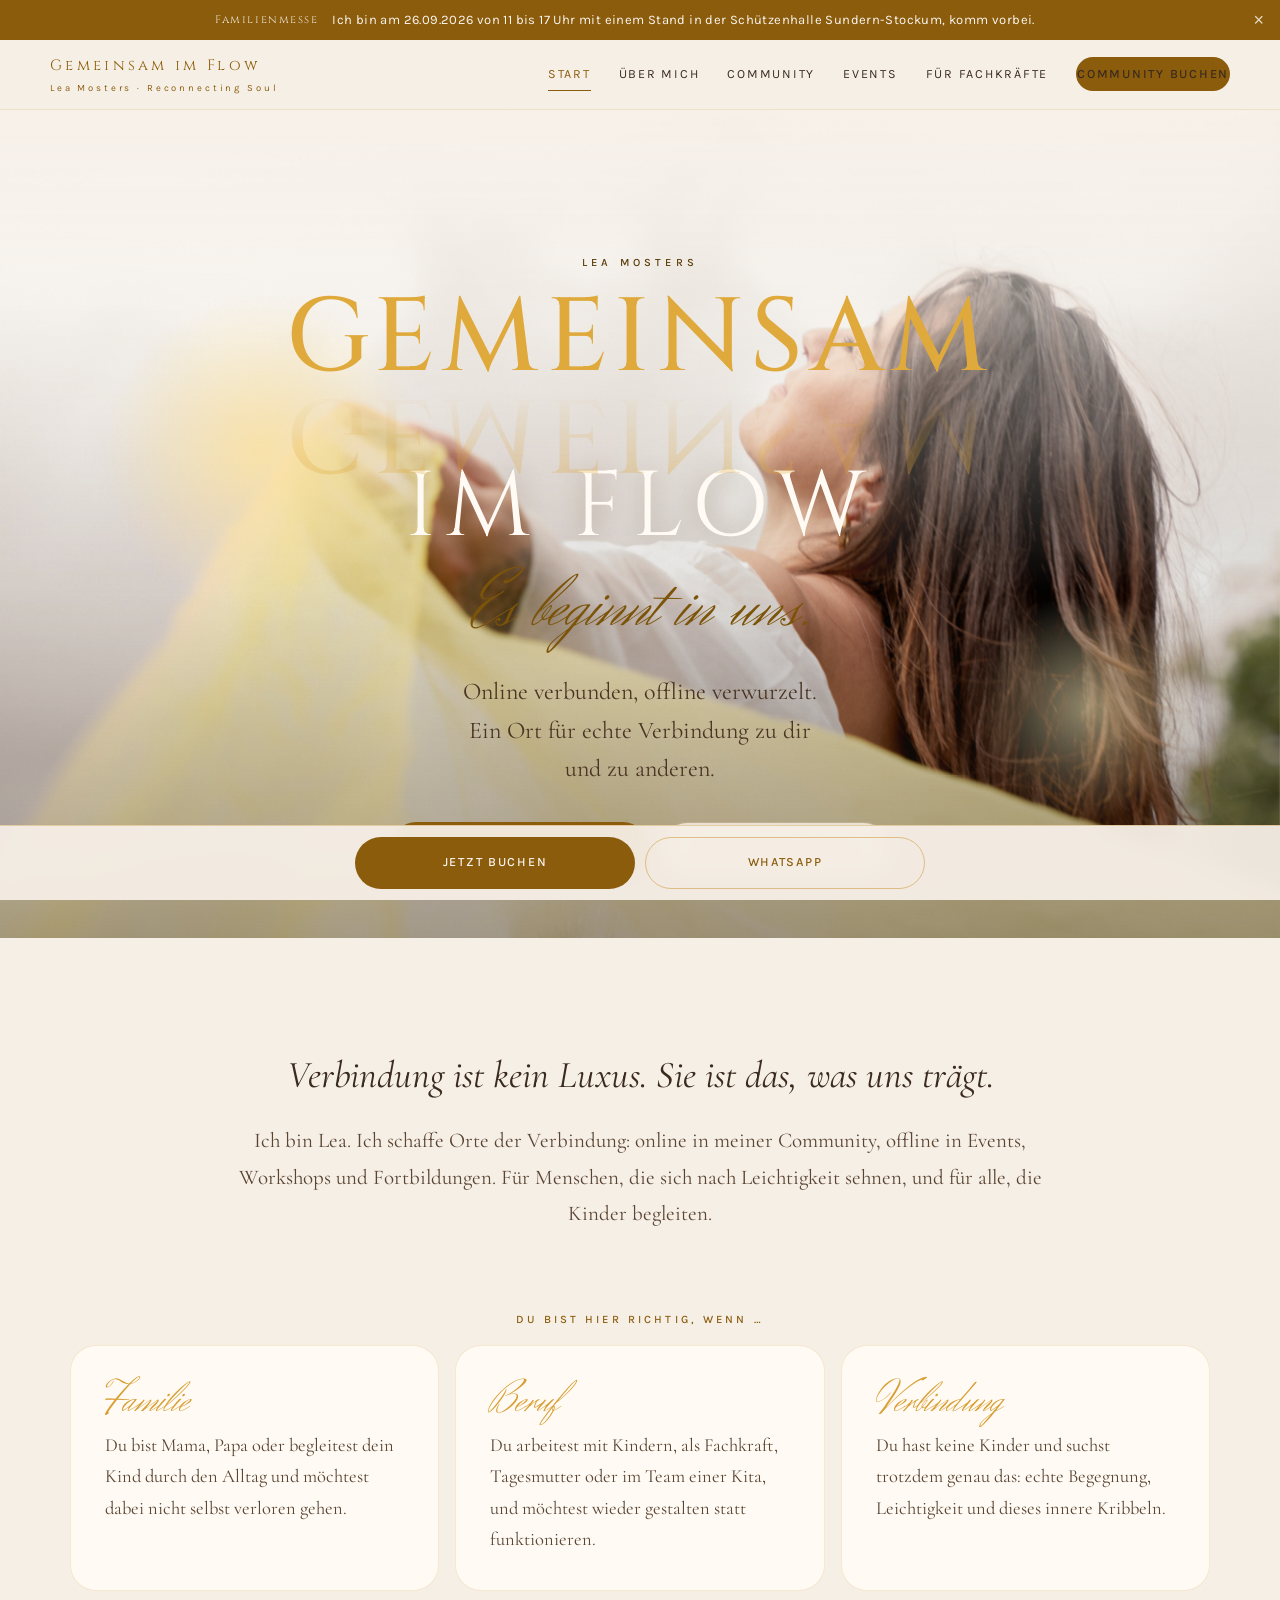
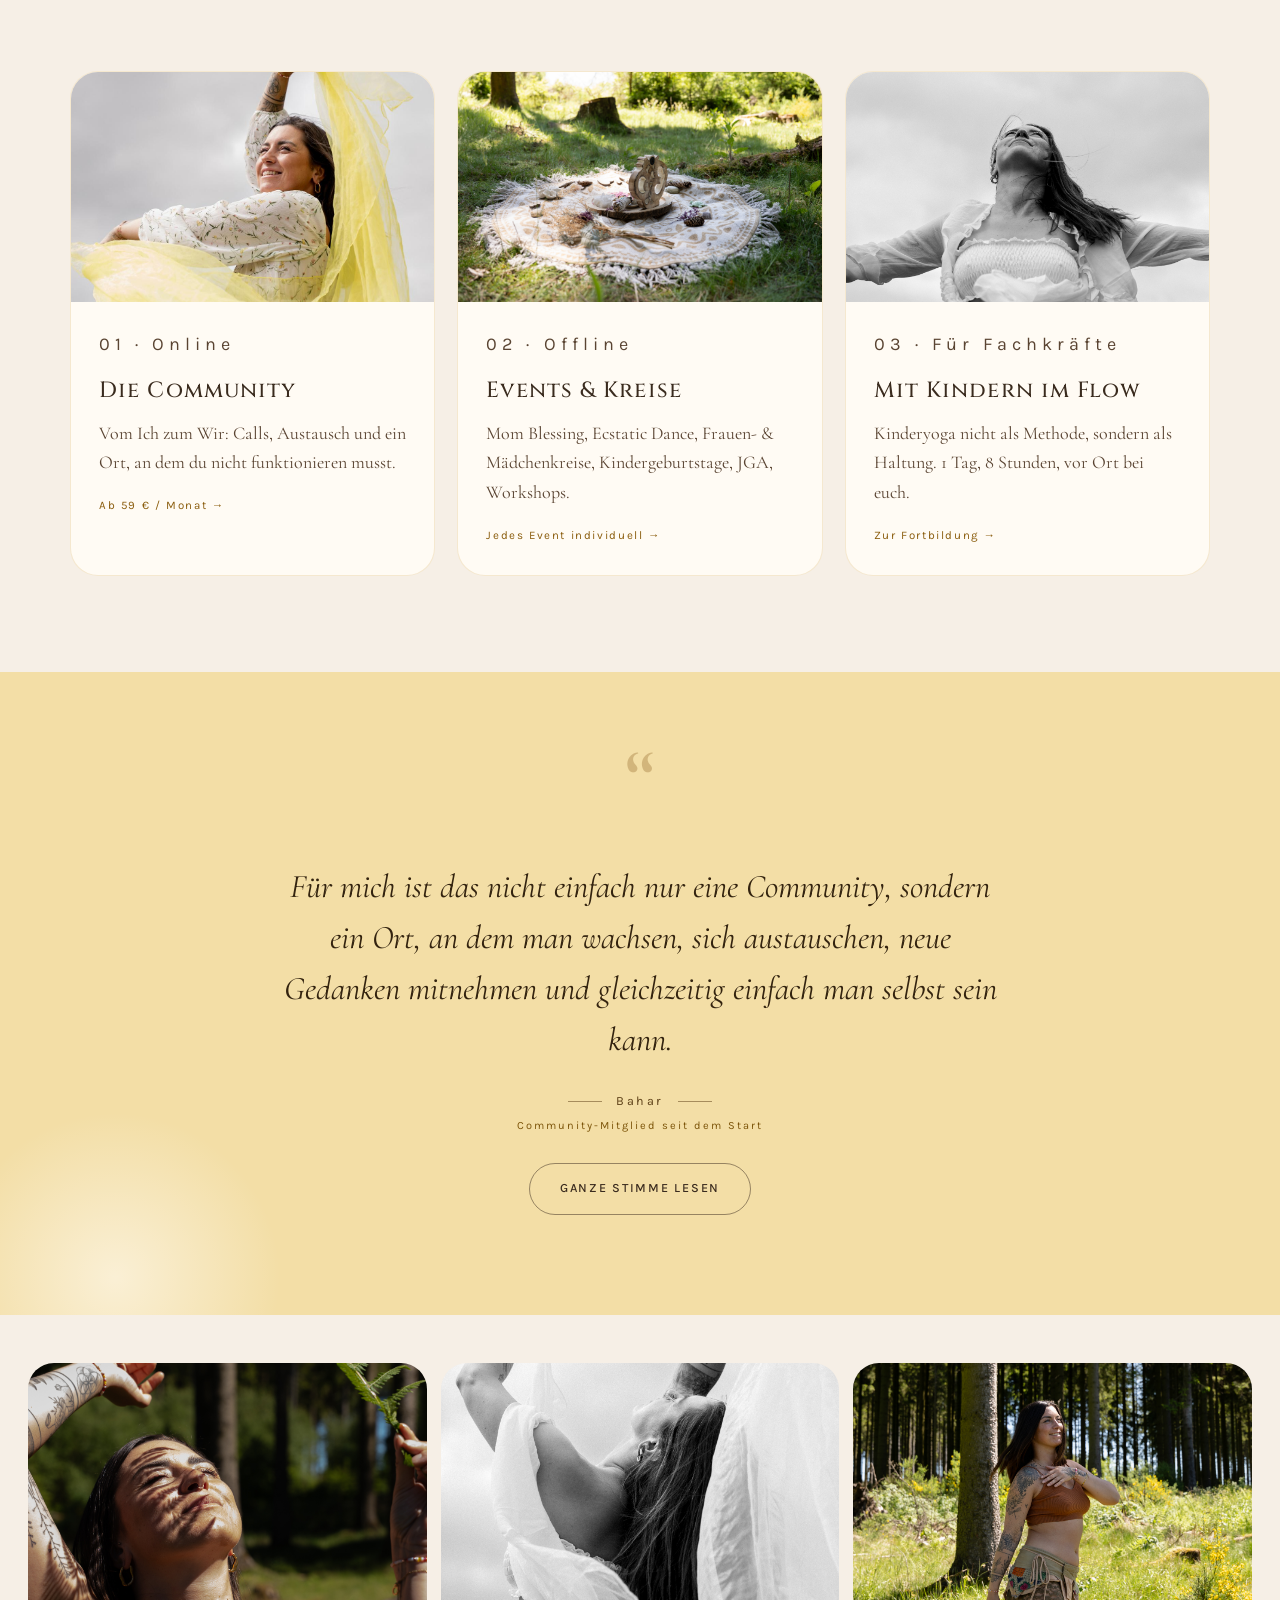
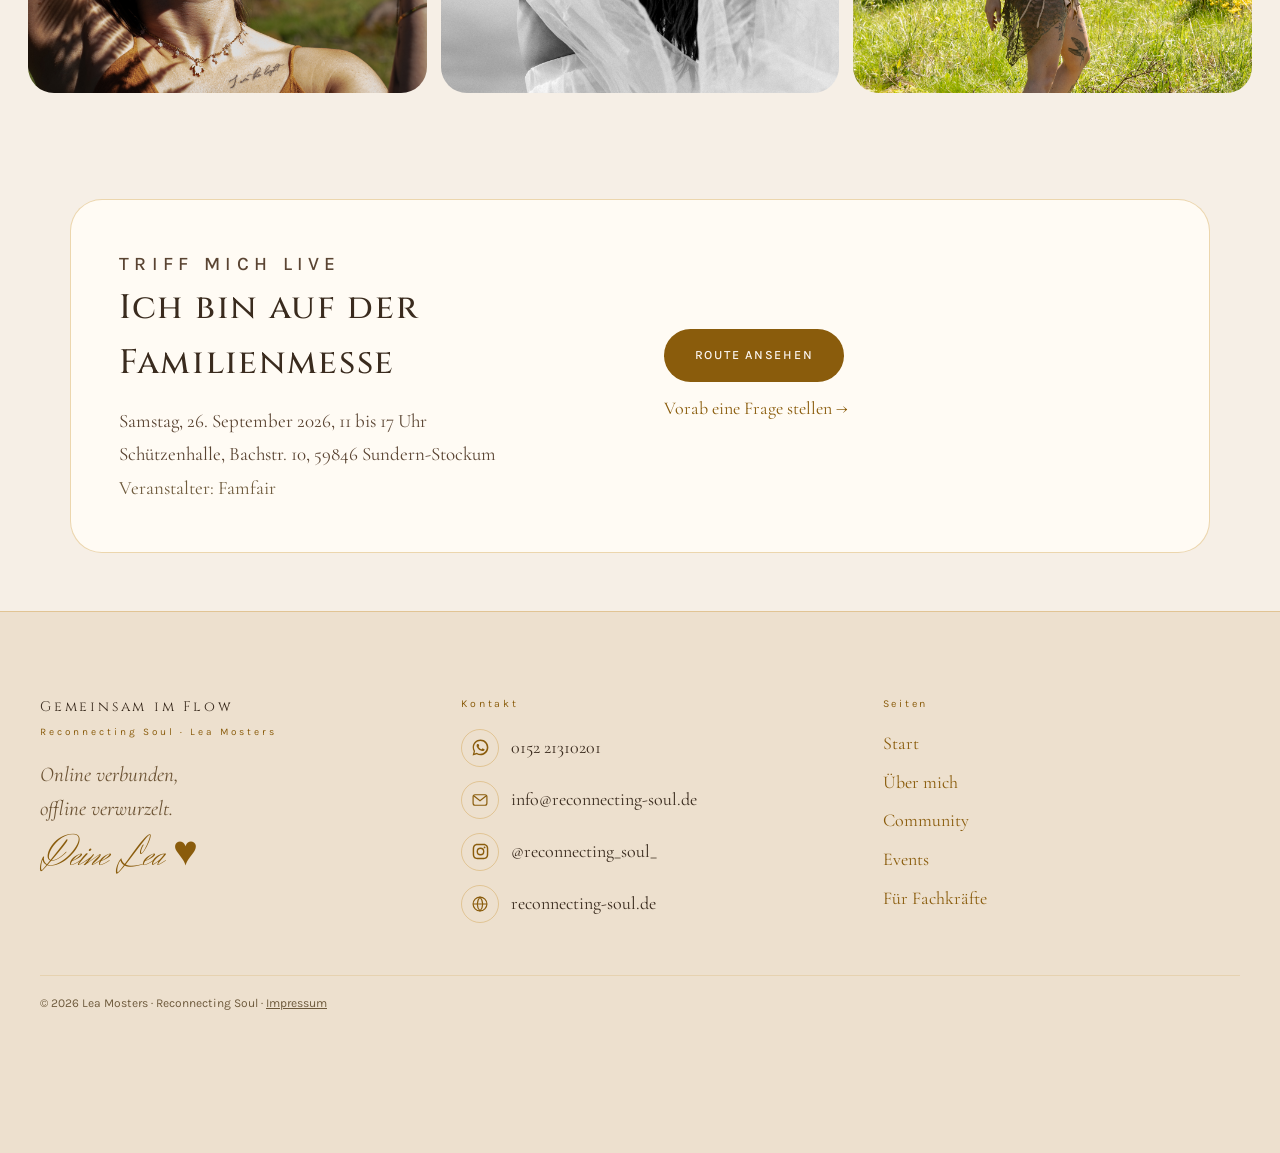
==== index.html @ c95f56fd "Gemeinsam im Flow: Website für Lea Mosters" ====
<!DOCTYPE html>
<html lang="de">
<head>
<meta charset="UTF-8">
<meta name="viewport" content="width=device-width, initial-scale=1.0">
<title>Gemeinsam im Flow · Lea Mosters</title>
<meta name="description" content="Reconnecting Soul: Community, Events und Fortbildungen von Lea Mosters für Menschen, die Kinder begleiten.">
<link rel="preconnect" href="https://fonts.googleapis.com">
<link rel="preconnect" href="https://fonts.gstatic.com" crossorigin>
<link href="https://fonts.googleapis.com/css2?family=Cinzel:wght@400;500;600&family=Cormorant+Garamond:ital,wght@0,400;0,500;0,600;1,400;1,500&family=Herr+Von+Muellerhoff&family=Karla:wght@300;400;500;600&display=swap" rel="stylesheet">
<link rel="stylesheet" href="css/style.css">
</head>
<body>

<div class="messe-banner" id="messeBanner">
  <span class="tag">Familienmesse</span>
  <p>Ich bin am 26.09.2026 von 11 bis 17 Uhr mit einem Stand in der Schützenhalle Sundern-Stockum, komm vorbei.</p>
  <button class="messe-close" id="messeClose" aria-label="Hinweis schließen">&times;</button>
</div>

<header class="site-header">
  <div class="header-inner">
    <a href="index.html" class="wordmark">
      <span class="wordmark-main">Gemeinsam im Flow</span>
      <span class="wordmark-sub">Lea Mosters · Reconnecting Soul</span>
    </a>
    <nav class="main-nav" data-only="desktop">
      <a href="index.html" class="active">Start</a>
      <a href="ueber-mich.html">Über mich</a>
      <a href="community.html">Community</a>
      <a href="events.html">Events</a>
      <a href="fachkraefte.html">Für Fachkräfte</a>
      <a href="https://buy.stripe.com/9B6aEZ9VU6rI0Kg9fe9EI0a" target="_blank" rel="noopener" class="btn btn-primary btn-small">Community buchen</a>
    </nav>
    <button class="nav-toggle" data-only="mobile" id="navToggle" aria-label="Menü">
      <span class="bars"><span></span><span></span><span></span></span> Menü
    </button>
  </div>
</header>

<div class="mobile-menu" id="mobileMenu">
  <div class="mobile-menu-top">
    <span>Gemeinsam im Flow</span>
    <button class="mobile-menu-close" id="mobileMenuClose" aria-label="Schließen">&times;</button>
  </div>
  <div class="mobile-menu-links">
    <a href="index.html">Start</a>
    <a href="ueber-mich.html">Über mich</a>
    <a href="community.html">Community</a>
    <a href="events.html">Events</a>
    <a href="fachkraefte.html">Für Fachkräfte</a>
  </div>
  <div class="mobile-menu-actions">
    <a href="https://buy.stripe.com/9B6aEZ9VU6rI0Kg9fe9EI0a" target="_blank" rel="noopener" class="btn btn-primary">Community jetzt buchen</a>
    <a href="https://wa.me/4915221310201" target="_blank" rel="noopener" class="btn btn-outline">Per WhatsApp fragen</a>
    <p class="mobile-menu-tagline">Es beginnt in uns.</p>
  </div>
</div>

<main>

  <section class="hero">
    <div class="hero-media" data-parallax="0.22">
      <img src="img/hero-tuch.jpg" alt="Lea tanzt mit einem gelben Tuch vor goldenem Himmel">
    </div>
    <div class="hero-scrim"></div>
    <div class="blob blob-glow" style="left:8%;top:22%;width:clamp(160px,26vw,320px);height:clamp(160px,26vw,320px);background:radial-gradient(circle,rgba(255,226,152,.75),rgba(255,226,152,0) 70%)"></div>
    <div class="blob blob-veil" style="right:6%;bottom:14%;width:clamp(120px,18vw,230px);height:clamp(120px,18vw,230px);background:radial-gradient(circle,rgba(255,240,190,.55),rgba(255,240,190,0) 70%)"></div>

    <div class="hero-content">
      <p class="eyebrow">Lea Mosters</p>
      <div class="reflect-wrap">
        <h1 class="reflect-main" data-text="GEMEINSAM" style="font-size:clamp(38px,9vw,104px)">GEMEINSAM</h1>
        <h2 class="reflect-sub" style="font-size:clamp(34px,8vw,92px)">IM FLOW</h2>
      </div>
      <p class="hero-tagline">Es beginnt in uns.</p>
      <p class="hero-lead">Online verbunden, offline verwurzelt. Ein Ort für echte Verbindung zu dir und zu anderen.</p>
      <div class="hero-actions">
        <a href="https://buy.stripe.com/9B6aEZ9VU6rI0Kg9fe9EI0a" target="_blank" rel="noopener" class="btn btn-primary">Community jetzt buchen</a>
        <a href="https://wa.me/4915221310201" target="_blank" rel="noopener" class="btn btn-ghost">Per WhatsApp fragen</a>
      </div>
    </div>
  </section>

  <section class="prose-section" data-reveal>
    <p class="prose-lead">Verbindung ist kein Luxus. Sie ist das, was uns trägt.</p>
    <p class="prose-body">Ich bin Lea. Ich schaffe Orte der Verbindung: online in meiner Community, offline in Events, Workshops und Fortbildungen. Für Menschen, die sich nach Leichtigkeit sehnen, und für alle, die Kinder begleiten.</p>
  </section>

  <section class="fit-section" data-reveal>
    <p class="eyebrow center">Du bist hier richtig, wenn …</p>
    <div class="fit-grid">
      <div class="fit-card">
        <span class="script">Familie</span>
        <p class="body">Du bist Mama, Papa oder begleitest dein Kind durch den Alltag und möchtest dabei nicht selbst verloren gehen.</p>
      </div>
      <div class="fit-card">
        <span class="script">Beruf</span>
        <p class="body">Du arbeitest mit Kindern, als Fachkraft, Tagesmutter oder im Team einer Kita, und möchtest wieder gestalten statt funktionieren.</p>
      </div>
      <div class="fit-card">
        <span class="script">Verbindung</span>
        <p class="body">Du hast keine Kinder und suchst trotzdem genau das: echte Begegnung, Leichtigkeit und dieses innere Kribbeln.</p>
      </div>
    </div>
  </section>

  <section class="tile-section">
    <a href="community.html" class="tile" data-reveal>
      <div class="tile-img"><img src="img/tuch-1.jpg" alt="Lea mit gelbem Tuch"></div>
      <div class="tile-body">
        <p class="tile-tag">01 · Online</p>
        <h3>Die Community</h3>
        <p>Vom Ich zum Wir: Calls, Austausch und ein Ort, an dem du nicht funktionieren musst.</p>
        <span class="tile-link">Ab 59 € / Monat →</span>
      </div>
    </a>
    <a href="events.html" class="tile" data-reveal>
      <div class="tile-img"><img src="img/ir-186.jpg" alt="Ritualplatz im Wald"></div>
      <div class="tile-body">
        <p class="tile-tag">02 · Offline</p>
        <h3>Events &amp; Kreise</h3>
        <p>Mom Blessing, Ecstatic Dance, Frauen- &amp; Mädchenkreise, Kindergeburtstage, JGA, Workshops.</p>
        <span class="tile-link">Jedes Event individuell →</span>
      </div>
    </a>
    <a href="fachkraefte.html" class="tile" data-reveal>
      <div class="tile-img"><img src="img/movement-bw-2.jpg" alt="Bewegung im Flow"></div>
      <div class="tile-body">
        <p class="tile-tag">03 · Für Fachkräfte</p>
        <h3>Mit Kindern im Flow</h3>
        <p>Kinderyoga nicht als Methode, sondern als Haltung. 1 Tag, 8 Stunden, vor Ort bei euch.</p>
        <span class="tile-link">Zur Fortbildung →</span>
      </div>
    </a>
  </section>

  <section class="testimonial-panel" data-reveal>
    <div class="blob blob-veil" style="left:-4%;bottom:-20%;width:clamp(180px,26vw,340px);height:clamp(180px,26vw,340px);background:radial-gradient(circle,rgba(255,251,244,.6),rgba(255,251,244,0) 70%)"></div>
    <div class="inner">
      <p class="quote-mark">&ldquo;</p>
      <blockquote>Für mich ist das nicht einfach nur eine Community, sondern ein Ort, an dem man wachsen, sich austauschen, neue Gedanken mitnehmen und gleichzeitig einfach man selbst sein kann.</blockquote>
      <div class="testimonial-byline"><span class="line"></span><p>Bahar</p><span class="line"></span></div>
      <p class="testimonial-role">Community-Mitglied seit dem Start</p>
      <a href="community.html" class="btn btn-dark-invert" style="margin-top:28px">Ganze Stimme lesen</a>
    </div>
  </section>

  <section class="gallery-strip" data-reveal>
    <div class="grid">
      <figure data-reveal-item><img src="img/ir-47.jpg" alt="Lea im Sonnenlicht"></figure>
      <figure data-reveal-item><img src="img/movement-bw-1.jpg" alt="Lea in Bewegung mit einem weißen Tuch"></figure>
      <figure data-reveal-item><img src="img/forest-lea.jpg" alt="Lea im Wald"></figure>
    </div>
  </section>

  <section class="section" data-reveal>
    <div class="info-card">
      <div>
        <p class="eyebrow">Triff mich live</p>
        <h2>Ich bin auf der Familienmesse</h2>
        <p>Samstag, 26. September 2026, 11 bis 17 Uhr<br>Schützenhalle, Bachstr. 10, 59846 Sundern-Stockum<br><span style="color:var(--text-secondary)">Veranstalter: Famfair</span></p>
      </div>
      <div class="meet-actions">
        <a href="https://maps.google.com/?q=Bachstr.+10,+59846+Sundern-Stockum" target="_blank" rel="noopener" class="btn btn-primary">Route ansehen</a>
        <a href="https://wa.me/4915221310201" target="_blank" rel="noopener" style="font-size:18px">Vorab eine Frage stellen →</a>
      </div>
    </div>
  </section>

</main>

<footer class="site-footer">
  <div class="footer-inner">
    <div>
      <p class="footer-brand">Gemeinsam im Flow</p>
      <p class="footer-sub">Reconnecting Soul · Lea Mosters</p>
      <p class="footer-tagline">Online verbunden,<br>offline verwurzelt.</p>
      <p class="footer-signature">Deine Lea &hearts;</p>
    </div>
    <div>
      <p class="footer-heading">Kontakt</p>
      <div class="footer-contact">
        <a href="https://wa.me/4915221310201" target="_blank" rel="noopener"><span class="icon-circle"><svg viewBox="0 0 24 24" width="19" height="19" fill="currentColor" aria-hidden="true"><path d="M12.04 2c-5.46 0-9.91 4.45-9.91 9.91 0 1.75.46 3.45 1.32 4.95L2 22l5.25-1.38c1.45.79 3.08 1.21 4.79 1.21 5.46 0 9.91-4.45 9.91-9.91S17.5 2 12.04 2Zm0 18.02c-1.5 0-2.98-.4-4.27-1.17l-.31-.18-3.12.82.83-3.04-.2-.32a8.09 8.09 0 0 1-1.24-4.31c0-4.47 3.64-8.11 8.11-8.11s8.11 3.64 8.11 8.11-3.64 8.2-8.11 8.2Zm4.47-6.07c-.24-.12-1.45-.72-1.68-.8-.22-.08-.39-.12-.55.12-.16.25-.63.8-.77.96-.14.16-.28.18-.52.06-.24-.12-1.03-.38-1.96-1.21-.72-.65-1.21-1.45-1.35-1.69-.14-.24-.02-.38.1-.5.11-.11.24-.28.36-.42.12-.14.16-.24.24-.4.08-.16.04-.3-.02-.42-.06-.12-.55-1.33-.75-1.81-.2-.47-.4-.41-.55-.41h-.47c-.16 0-.42.06-.64.3-.22.24-.84.82-.84 2 0 1.18.86 2.32.98 2.48.12.16 1.69 2.7 4.18 3.69 2.08.82 2.5.66 2.95.62.45-.04 1.45-.59 1.66-1.17.2-.57.2-1.06.14-1.16-.06-.1-.22-.16-.46-.28Z"/></svg></span> 0152 21310201</a>
        <a href="mailto:info@reconnecting-soul.de"><span class="icon-circle"><svg viewBox="0 0 24 24" width="18" height="18" fill="none" stroke="currentColor" stroke-width="1.6" aria-hidden="true"><rect x="2.8" y="5" width="18.4" height="14" rx="2.6"></rect><path d="M3.6 6.4 12 13l8.4-6.6"></path></svg></span> info@reconnecting-soul.de</a>
        <a href="https://instagram.com/reconnecting_soul_" target="_blank" rel="noopener" aria-label="Instagram"><span class="icon-circle"><svg viewBox="0 0 24 24" width="19" height="19" fill="currentColor" aria-hidden="true"><path d="M12 2.2c-2.66 0-2.99.01-4.04.06-1.05.05-1.77.22-2.4.46-.65.26-1.2.6-1.75 1.15-.55.55-.89 1.1-1.15 1.75-.24.63-.41 1.35-.46 2.4C2.15 9.07 2.14 9.4 2.14 12s.01 2.93.06 3.98c.05 1.05.22 1.77.46 2.4.26.65.6 1.2 1.15 1.75.55.55 1.1.89 1.75 1.15.63.24 1.35.41 2.4.46 1.05.05 1.38.06 4.04.06s2.99-.01 4.04-.06c1.05-.05 1.77-.22 2.4-.46.65-.26 1.2-.6 1.75-1.15.55-.55.89-1.1 1.15-1.75.24-.63.41-1.35.46-2.4.05-1.05.06-1.38.06-3.98s-.01-2.93-.06-3.98c-.05-1.05-.22-1.77-.46-2.4a4.85 4.85 0 0 0-1.15-1.75 4.85 4.85 0 0 0-1.75-1.15c-.63-.24-1.35-.41-2.4-.46C14.99 2.21 14.66 2.2 12 2.2Zm0 1.8c2.61 0 2.92.01 3.95.06.95.04 1.47.2 1.81.34.46.18.79.39 1.13.73.34.34.55.67.73 1.13.14.34.3.86.34 1.81.05 1.03.06 1.34.06 3.93s-.01 2.9-.06 3.93c-.04.95-.2 1.47-.34 1.81-.18.46-.39.79-.73 1.13-.34.34-.67.55-1.13.73-.34.14-.86.3-1.81.34-1.03.05-1.34.06-3.95.06s-2.92-.01-3.95-.06c-.95-.04-1.47-.2-1.81-.34-.46-.18-.79-.39-1.13-.73a3.05 3.05 0 0 1-.73-1.13c-.14-.34-.3-.86-.34-1.81-.05-1.03-.06-1.34-.06-3.93s.01-2.9.06-3.93c.04-.95.2-1.47.34-1.81.18-.46.39-.79.73-1.13.34-.34.67-.55 1.13-.73.34-.14.86-.3 1.81-.34C9.08 4.01 9.39 4 12 4Zm0 3.06A4.94 4.94 0 1 0 12 16.94 4.94 4.94 0 0 0 12 7.06Zm0 8.14A3.2 3.2 0 1 1 12 8.8a3.2 3.2 0 0 1 0 6.4Zm6.29-8.34a1.15 1.15 0 1 1-2.3 0 1.15 1.15 0 0 1 2.3 0Z"/></svg></span> @reconnecting_soul_</a>
        <a href="https://www.reconnecting-soul.de" target="_blank" rel="noopener"><span class="icon-circle"><svg viewBox="0 0 24 24" width="18" height="18" fill="none" stroke="currentColor" stroke-width="1.6" aria-hidden="true"><circle cx="12" cy="12" r="9.2"></circle><path d="M2.8 12h18.4M12 2.8c2.4 2.5 3.6 5.6 3.6 9.2s-1.2 6.7-3.6 9.2c-2.4-2.5-3.6-5.6-3.6-9.2S9.6 5.3 12 2.8Z"></path></svg></span> reconnecting-soul.de</a>
      </div>
    </div>
    <div>
      <p class="footer-heading">Seiten</p>
      <div class="footer-pages">
        <a href="index.html">Start</a>
        <a href="ueber-mich.html">Über mich</a>
        <a href="community.html">Community</a>
        <a href="events.html">Events</a>
        <a href="fachkraefte.html">Für Fachkräfte</a>
      </div>
    </div>
  </div>
  <p class="footer-bottom-text">&copy; 2026 Lea Mosters · Reconnecting Soul · <a href="impressum.html" style="color:inherit;text-decoration:underline">Impressum</a></p>
</footer>

<div class="sticky-cta">
  <a href="https://buy.stripe.com/9B6aEZ9VU6rI0Kg9fe9EI0a" target="_blank" rel="noopener" class="btn btn-primary">Jetzt buchen</a>
  <a href="https://wa.me/4915221310201" target="_blank" rel="noopener" class="btn btn-outline">WhatsApp</a>
</div>

<script src="js/main.js"></script>
</body>
</html>
---- css/style.css ----
/* ===== Design tokens (from Lea's Claude Design source) ===== */
:root {
  --ivory: #F6EFE6;
  --cream-card: #FFFBF4;
  --warmhaut: #F3DEA6;
  --warmhaut-soft: rgba(239,217,168,.42);
  --warmhaut-pill: rgba(239,217,168,.55);
  --gold: #8A5C0C;
  --gold-hover: #7C5409;
  --gold-deep: #8F600A;
  --gold-light: #DFA93C;
  --gold-light-2: #D79E33;
  --gold-brown: #7C5409;
  --ink: #3A2B1E;
  --ink-soft: #41301F;
  --text-body: #5A4432;
  --text-body-2: #4A3524;
  --text-secondary: #6E5A3C;
  --text-muted: #6B5233;
  --border-gold: rgba(201,143,42,.18);
  --border-gold-strong: rgba(201,143,42,.35);
  --white: #FFFBF4;
  --shadow: 0 22px 46px -26px rgba(90,62,26,.5);
  --shadow-soft: 0 20px 40px -26px rgba(90,62,26,.45);
  --ease: cubic-bezier(.2,.7,.3,1);

  --font-display: 'Cinzel', serif;
  --font-serif: 'Cormorant Garamond', serif;
  --font-script: 'Herr Von Muellerhoff', cursive;
  --font-body: 'Karla', sans-serif;
}

* { box-sizing: border-box; }
html { scroll-behavior: smooth; scroll-padding-top: 90px; }

body {
  margin: 0;
  font-family: var(--font-serif);
  color: var(--ink);
  background: var(--ivory);
  line-height: 1.6;
  -webkit-font-smoothing: antialiased;
}

img { max-width: 100%; display: block; }
a { color: var(--gold); text-decoration: none; }
a:hover { color: var(--gold-hover); }
ul { list-style: none; margin: 0; padding: 0; }

.icon { width: 18px; height: 18px; fill: currentColor; }

@keyframes veil { 0%{transform:translate3d(0,0,0) rotate(0deg)} 50%{transform:translate3d(0,-18px,0) rotate(1.4deg)} 100%{transform:translate3d(0,0,0) rotate(0deg)} }
@keyframes glow { 0%{opacity:.35;transform:scale(1)} 50%{opacity:.6;transform:scale(1.07)} 100%{opacity:.35;transform:scale(1)} }
@keyframes rise { from{opacity:0;transform:translateY(30px)} to{opacity:1;transform:translateY(0)} }
@keyframes soften { from{opacity:0} to{opacity:1} }
@keyframes slowzoom { from{transform:scale(1.08)} to{transform:scale(1)} }

.eyebrow {
  font-family: var(--font-body);
  font-size: 0.7rem;
  letter-spacing: 0.28em;
  text-transform: uppercase;
  color: var(--gold);
  font-weight: 500;
  margin: 0 0 1rem;
}
.eyebrow.center { text-align: center; }
.section-title.center { text-align: center; }

.section-title {
  font-family: var(--font-display);
  font-size: clamp(1.5rem, 3vw, 2.2rem);
  font-weight: 500;
  color: var(--ink);
  margin: 0 0 1.5rem;
  letter-spacing: 0.04em;
}
.script { font-family: var(--font-script); }

/* ===== Reveal animation — matches Lea's original: IntersectionObserver
   + a setInterval safety sweep, so nothing can stay stuck invisible ===== */
[data-reveal] { opacity: 0; transform: translateY(34px); transition: opacity 1.05s var(--ease), transform 1.15s var(--ease); }
[data-reveal].in-view { opacity: 1; transform: none; }
[data-reveal-item] { opacity: 0; transform: translateY(26px) scale(.97); transition: opacity .9s var(--ease), transform 1s var(--ease); }
[data-reveal-item].in-view { opacity: 1; transform: none; }
@media (prefers-reduced-motion: reduce) {
  [data-reveal], [data-reveal-item] { opacity: 1 !important; transform: none !important; transition: none !important; }
}

/* ===== Buttons ===== */
.btn {
  display: inline-flex; align-items: center; justify-content: center; gap: 0.5rem;
  padding: 0.95rem 1.85rem; border-radius: 999px;
  font-family: var(--font-body); font-weight: 500; font-size: 0.78rem;
  letter-spacing: 0.14em; text-transform: uppercase;
  border: 1.5px solid transparent; cursor: pointer;
  transition: transform .35s var(--ease), box-shadow .35s var(--ease), background .35s var(--ease), color .35s var(--ease);
  white-space: nowrap;
}
.btn:hover { transform: translateY(-3px); box-shadow: var(--shadow-soft); }
.btn-primary { background: var(--gold); color: #FCF7F2; }
.btn-primary:hover { background: var(--gold-hover); color: #FCF7F2; }
.btn-ghost { background: rgba(255,251,244,.72); color: var(--gold-hover); border-color: rgba(140,95,34,.4); }
.btn-ghost:hover { background: #FFFBF4; color: var(--gold-hover); }
.btn-outline { background: transparent; color: var(--gold); border-color: rgba(201,143,42,.5); }
.btn-outline:hover { background: rgba(201,143,42,.08); }
.btn-invert { background: var(--warmhaut); color: var(--ink); }
.btn-invert:hover { background: #FFFBF4; }
.btn-dark-invert { background: transparent; color: var(--ink); border-color: rgba(58,43,30,.5); }
.btn-dark-invert:hover { background: var(--ink); color: var(--ivory); }
.btn-small { padding: 0.65rem 1.4rem; font-size: 0.72rem; }

/* ===== Messe Banner ===== */
.messe-banner {
  background: var(--gold); color: #FCF7F2;
  display: flex; align-items: center; justify-content: center; gap: 14px;
  padding: 10px 46px 10px 16px; position: relative;
  font-family: var(--font-body); font-size: 13px; letter-spacing: .03em; text-align: center; line-height: 1.5;
  transition: max-height .4s ease, padding .4s ease, opacity .4s ease; overflow: hidden;
}
.messe-banner p { margin: 0; }
.messe-banner .tag { font-family: var(--font-display); letter-spacing: .14em; font-size: 11px; opacity: .85; }
.messe-banner.hidden { max-height: 0; padding: 0; opacity: 0; }
.messe-close {
  position: absolute; right: 10px; top: 50%; transform: translateY(-50%);
  background: none; border: none; color: #FCF7F2; font-size: 18px; line-height: 1;
  cursor: pointer; padding: 6px; opacity: .8;
}
.messe-close:hover { opacity: 1; }

/* ===== Header ===== */
.site-header {
  position: sticky; top: 0; z-index: 100;
  background: rgba(246,239,230,.92); backdrop-filter: blur(12px);
  border-bottom: 1px solid rgba(201,143,42,.16);
}
.header-inner { max-width: 1220px; margin: 0 auto; padding: 14px 20px; display: flex; align-items: center; justify-content: space-between; gap: 20px; }
.wordmark { display: flex; flex-direction: column; gap: 2px; }
.wordmark-main { font-family: var(--font-display); font-size: 15px; letter-spacing: .22em; color: var(--gold-deep); }
.wordmark-sub { font-family: var(--font-body); font-size: 9.5px; letter-spacing: .3em; color: var(--gold); }
.main-nav { display: flex; align-items: center; gap: 28px; }
.main-nav a {
  font-family: var(--font-body); font-size: 12.5px; letter-spacing: .14em; text-transform: uppercase;
  color: var(--ink); padding: 6px 0; border-bottom: 1px solid transparent; transition: color .25s, border-color .25s;
}
.main-nav a:hover, .main-nav a.active { color: var(--gold); border-bottom-color: var(--gold); }
.header-cta { flex-shrink: 0; }

.nav-toggle {
  display: none; align-items: center; gap: 9px; background: transparent;
  border: 1px solid rgba(201,143,42,.35); border-radius: 999px; padding: 9px 15px; cursor: pointer;
  color: var(--ink); font-family: var(--font-body); font-size: 12px; letter-spacing: .14em;
}
.nav-toggle .bars { display: flex; flex-direction: column; gap: 3px; }
.nav-toggle .bars span { display: block; width: 16px; height: 1.5px; background: var(--gold); }

.mobile-menu {
  position: fixed; inset: 0; z-index: 200; background: var(--ivory);
  padding: 26px 22px; display: none; flex-direction: column;
  animation: soften .25s ease;
}
.mobile-menu.open { display: flex; }
.mobile-menu-top { display: flex; justify-content: space-between; align-items: center; margin-bottom: 34px; }
.mobile-menu-top span { font-family: var(--font-display); font-size: 13px; letter-spacing: .2em; }
.mobile-menu-close { background: transparent; border: 0; font-size: 30px; line-height: 1; color: var(--gold); cursor: pointer; }
.mobile-menu-links { display: flex; flex-direction: column; gap: 4px; }
.mobile-menu-links a {
  border-bottom: 1px solid rgba(201,143,42,.18); padding: 18px 0;
  font-family: var(--font-display); font-size: 22px; letter-spacing: .08em; color: var(--ink);
}
.mobile-menu-actions { margin-top: auto; display: flex; flex-direction: column; gap: 12px; }
.mobile-menu-actions .btn { width: 100%; }
.mobile-menu-tagline { font-family: var(--font-script); font-size: 36px; color: var(--gold); text-align: center; margin: 6px 0 0; }

/* ===== Hero (Start) ===== */
.hero {
  position: relative; min-height: min(92vh,880px);
  display: flex; align-items: flex-end; justify-content: center; overflow: hidden; background: var(--warmhaut);
}
.hero-media { position: absolute; top: -8%; left: 0; width: 100%; height: 116%; overflow: hidden; }
.hero-media img { width: 100%; height: 100%; object-fit: cover; object-position: center 22%; will-change: transform; animation: slowzoom 14s var(--ease) both; }
.hero-scrim { position: absolute; inset: 0; background: linear-gradient(to bottom, rgba(246,239,230,.86) 0%, rgba(246,239,230,.34) 34%, rgba(58,43,30,.06) 58%, rgba(58,43,30,.42) 100%); pointer-events: none; }
.blob { position: absolute; border-radius: 50%; pointer-events: none; }
.blob-glow { animation: glow 9s ease-in-out infinite; }
.blob-veil { animation: veil 11s ease-in-out infinite; }

.hero-content { position: relative; z-index: 2; width: 100%; max-width: 1100px; padding: clamp(60px,12vh,120px) clamp(20px,5vw,40px) clamp(40px,7vh,80px); text-align: center; }
.hero .eyebrow { color: #573A05; font-size: 11px; letter-spacing: .38em; animation: soften 1.2s ease .1s both; }

.reflect-wrap { position: relative; display: block; animation: rise 1.1s var(--ease) .25s both; }
.reflect-main {
  font-family: var(--font-display); font-weight: 500; line-height: .98; letter-spacing: .06em; margin: 0;
  color: var(--gold-light); display: block;
}
.reflect-main::after {
  content: attr(data-text); display: block;
  transform: scaleY(-1); opacity: .3; margin-top: -.1em;
  -webkit-mask-image: linear-gradient(to top, transparent 12%, #000 92%);
  mask-image: linear-gradient(to top, transparent 12%, #000 92%);
  pointer-events: none; user-select: none;
}
.reflect-sub { font-family: var(--font-display); font-weight: 400; letter-spacing: .1em; margin: -.22em 0 0; color: #FFFBF4; text-shadow: 0 2px 24px rgba(90,62,26,.35); line-height: 1; display: block; }

.hero-tagline { font-family: var(--font-script); font-size: clamp(46px,8vw,76px); color: var(--gold-hover); margin: clamp(6px,2vh,18px) 0 0; line-height: 1; animation: rise 1.1s var(--ease) .5s both; }
.hero-lead { font-size: clamp(19px,2.3vw,24px); line-height: 1.6; color: #4A3524; max-width: 34ch; margin: clamp(14px,3vh,26px) auto 0; animation: rise 1.1s var(--ease) .65s both; }
.hero-actions { display: flex; flex-wrap: wrap; gap: 12px; justify-content: center; margin-top: clamp(20px,4vh,34px); animation: rise 1.1s var(--ease) .8s both; }

/* ===== Page hero (subpages: Lea, Community, Events) ===== */
.page-hero { max-width: 1220px; margin: 0 auto; padding: clamp(36px,6vw,80px) clamp(20px,5vw,40px) clamp(24px,4vw,48px); }
.page-hero-split { display: grid; grid-template-columns: repeat(auto-fit,minmax(min(100%,300px),1fr)); gap: clamp(28px,5vw,64px); align-items: center; }
.page-hero-media img { display: block; width: 100%; height: clamp(340px,52vw,560px); object-fit: cover; border-radius: 32px; }

.photo-hero { position: relative; }
.photo-hero-media { height: clamp(320px,50vw,540px); position: relative; overflow: hidden; }
.photo-hero-media img { position: absolute; top: -8%; left: 0; width: 100%; height: 116%; object-fit: cover; will-change: transform; animation: slowzoom 14s var(--ease) both; }
.photo-hero-scrim { position: absolute; inset: 0; background: linear-gradient(to top, rgba(58,43,30,.7), rgba(58,43,30,.05)); pointer-events: none; display: flex; align-items: flex-end; }
.photo-hero-content { max-width: 1220px; margin: 0 auto; width: 100%; padding: clamp(26px,4vw,56px) clamp(20px,5vw,40px); }
.photo-hero-content .eyebrow { color: var(--warmhaut); }
.photo-hero-content .reflect-main { font-size: clamp(30px,6vw,68px); color: var(--warmhaut); }
.photo-hero-content .reflect-sub { font-size: clamp(26px,5.2vw,58px); }

/* ===== Prose sections ===== */
.prose-section { max-width: 900px; margin: 0 auto; padding: clamp(54px,9vw,110px) clamp(20px,5vw,40px) clamp(24px,4vw,44px); text-align: center; }
.prose-lead { font-family: var(--font-serif); font-style: italic; font-size: clamp(24px,3.6vw,38px); line-height: 1.45; color: var(--ink); margin: 0 0 20px; }
.prose-body { font-size: clamp(18px,2vw,21px); line-height: 1.75; color: var(--text-body); margin: 0; }
.prose-narrow { max-width: 70ch; margin: 0 auto; display: flex; flex-direction: column; gap: 20px; }
.prose-narrow p { font-size: clamp(19px,2.1vw,22px); line-height: 1.8; color: var(--ink-soft); margin: 0; }

/* ===== Story split (Über mich: text alongside an inset image) ===== */
.story-split {
  max-width: 1000px; margin: 0 auto;
  display: grid; grid-template-columns: 0.8fr 1.2fr; gap: clamp(28px,5vw,56px); align-items: center;
}
.story-split-image { border-radius: 28px; overflow: hidden; box-shadow: var(--shadow-soft); }
.story-split-image img { display: block; width: 100%; height: clamp(280px,32vw,380px); object-fit: cover; transition: transform .8s var(--ease); }
.story-split-image:hover img { transform: scale(1.04); }
.story-split p { font-size: clamp(19px,2.1vw,22px); line-height: 1.8; color: var(--ink-soft); margin: 0; }
@media (max-width: 760px) { .story-split { grid-template-columns: 1fr; } }

/* ===== Fit cards (Start) ===== */
.fit-section { max-width: 1220px; margin: 0 auto; padding: clamp(20px,3vw,34px) clamp(20px,5vw,40px) clamp(40px,7vw,80px); }
.fit-grid { display: grid; grid-template-columns: repeat(auto-fit,minmax(min(100%,250px),1fr)); gap: 16px; }
.fit-card { background: var(--cream-card); border: 1px solid var(--border-gold); border-radius: 26px; padding: clamp(26px,3vw,34px); }
.fit-card .script { font-size: 44px; color: var(--gold-light-2); margin: 0 0 6px; line-height: 1; display: block; }
.fit-card p.body { font-size: 18.5px; line-height: 1.7; color: var(--text-body); margin: 0; }

/* ===== Offer tiles ===== */
.tile-section { max-width: 1220px; margin: 0 auto; padding: 0 clamp(20px,5vw,40px) clamp(50px,8vw,96px); display: grid; grid-template-columns: repeat(auto-fit,minmax(min(100%,290px),1fr)); gap: 22px; }
.tile-section.no-pad-top { padding-top: clamp(20px,3vw,34px); }
.tile {
  display: block; text-align: left; background: var(--cream-card); border: 1px solid var(--border-gold);
  border-radius: 28px; overflow: hidden; cursor: pointer; transition: transform .5s var(--ease), box-shadow .5s ease;
}
.tile:hover { transform: translateY(-7px); box-shadow: var(--shadow); }
.tile-img { height: 230px; }
.tile-img img { width: 100%; height: 100%; object-fit: cover; }
.tile-body { padding: 28px; }
.tile-tag { font-family: var(--font-body); font-size: 10px; letter-spacing: .28em; color: var(--gold); margin: 0 0 10px; }
.tile-body h3 { font-family: var(--font-display); font-weight: 500; font-size: 22px; letter-spacing: .05em; margin: 0 0 10px; color: var(--ink); }
.tile-body p { font-size: 18px; line-height: 1.65; color: var(--text-body); margin: 0 0 14px; }
.tile-link { font-family: var(--font-body); font-size: 11.5px; letter-spacing: .14em; color: var(--gold); }

.tile-plain {
  display: block; text-align: left; background: var(--cream-card); border: 1px solid var(--border-gold);
  border-radius: 28px; padding: clamp(26px,3vw,36px); cursor: pointer;
  transition: transform .5s var(--ease), box-shadow .5s ease, border-color .5s ease;
}
.tile-plain:hover { transform: translateY(-6px); box-shadow: var(--shadow-soft); border-color: rgba(201,143,42,.45); }
.tile-plain .tile-tag { margin-bottom: 12px; }
.tile-plain h3 { font-family: var(--font-display); font-weight: 500; font-size: 21px; letter-spacing: .05em; margin: 0 0 12px; color: var(--ink); }
.tile-plain p { font-size: 18.5px; line-height: 1.7; color: var(--text-body); margin: 0; }
.tile-plain .tile-link { display: inline-block; margin-top: 16px; }

/* ===== Testimonial (quote panel, warm bg) ===== */
.testimonial-panel { background: var(--warmhaut); position: relative; overflow: hidden; }
.testimonial-panel .inner { max-width: 820px; margin: 0 auto; padding: clamp(52px,8vw,100px) clamp(20px,5vw,40px); text-align: center; position: relative; }
.quote-mark { font-family: var(--font-display); font-size: clamp(62px,9vw,104px); line-height: .6; color: rgba(140,95,34,.32); margin: 0 0 clamp(14px,3vw,26px); }
.testimonial-panel blockquote { font-family: var(--font-serif); font-style: italic; font-size: clamp(22px,3.2vw,33px); line-height: 1.55; color: #33230F; margin: 0; }
.testimonial-byline { display: flex; align-items: center; justify-content: center; gap: 14px; margin: 26px 0 0; }
.testimonial-byline .line { display: block; width: 34px; height: 1px; background: rgba(90,61,20,.5); }
.testimonial-byline p { margin: 0; font-family: var(--font-body); font-size: 12.5px; letter-spacing: .2em; color: #5A3D14; }
.testimonial-role { margin: 6px 0 0; font-family: var(--font-body); font-size: 11px; letter-spacing: .18em; color: var(--gold-hover); }

/* Full testimonial panel with framed card (Community page) */
.testimonial-framed .inner { max-width: 900px; padding: clamp(48px,7vw,92px) clamp(20px,5vw,40px); }
.testimonial-framed .frame { border: 1px solid rgba(140,95,34,.35); border-radius: 34px; padding: clamp(28px,5vw,56px); text-align: center; background: rgba(255,251,244,.42); }
.testimonial-framed .quote-mark { margin: 0 0 clamp(12px,2.5vw,22px); font-size: clamp(56px,8vw,92px); }
.testimonial-framed .kicker { font-family: var(--font-body); font-size: 10.5px; letter-spacing: .28em; color: var(--gold-hover); margin: 0 0 18px; }
.testimonial-framed blockquote { font-size: clamp(18px,2.1vw,23px); line-height: 1.7; }

/* Testimonial slider (Events page) */
.testimonial-slider { background: var(--cream-card); border-top: 1px solid var(--border-gold); border-bottom: 1px solid var(--border-gold); }
.testimonial-slider .inner { max-width: 1000px; margin: 0 auto; padding: clamp(46px,7vw,88px) clamp(20px,5vw,40px); text-align: center; }
.testimonial-slider blockquote { font-family: var(--font-serif); font-style: italic; font-size: clamp(19px,2.5vw,25px); line-height: 1.7; color: var(--ink); margin: 0; min-height: clamp(230px,26vw,250px); }
.slider-name { margin: 22px 0 0; font-family: var(--font-body); font-size: 12px; letter-spacing: .18em; color: var(--gold-hover); }
.slider-role { margin: 6px 0 0; font-size: 18px; color: var(--text-secondary); }
.slider-controls { display: flex; align-items: center; justify-content: center; gap: 16px; margin-top: 26px; }
.slider-btn { width: 46px; height: 46px; border-radius: 50%; border: 1px solid var(--border-gold-strong); background: transparent; color: var(--gold); cursor: pointer; font-size: 16px; transition: background .3s, color .3s; }
.slider-btn:hover { background: var(--gold); color: #FCF7F2; }
.slider-pos { font-family: var(--font-body); font-size: 12px; letter-spacing: .16em; color: var(--text-secondary); }

/* ===== Gallery strip ===== */
.gallery-strip { max-width: 1600px; margin: 0 auto; padding: clamp(20px,4vw,48px) clamp(16px,3vw,28px); }
.gallery-strip .grid { display: grid; grid-template-columns: repeat(auto-fit,minmax(min(100%,220px),1fr)); gap: 14px; }
.gallery-strip figure { margin: 0; overflow: hidden; border-radius: 26px; }
.gallery-strip img { display: block; width: 100%; height: 330px; object-fit: cover; transition: transform 1.1s var(--ease); }
.gallery-strip figure:hover img { transform: scale(1.05); }
.gallery-strip.short img { height: 300px; }

/* ===== Meet-me / info card panel ===== */
.info-card { border: 1px solid var(--border-gold-strong); border-radius: 32px; background: var(--cream-card); display: grid; grid-template-columns: repeat(auto-fit,minmax(min(100%,300px),1fr)); gap: clamp(24px,4vw,48px); padding: clamp(28px,4vw,48px); align-items: center; }
.info-card h2 { font-family: var(--font-display); font-weight: 500; font-size: clamp(24px,3.4vw,34px); letter-spacing: .05em; margin: 0 0 14px; color: var(--ink); }
.info-card p { font-size: 19px; line-height: 1.75; color: var(--text-body); margin: 0; }
.info-card-actions { display: flex; flex-direction: column; gap: 12px; align-items: flex-start; }

.tag-pill { font-family: var(--font-body); font-size: 12px; letter-spacing: .08em; color: var(--gold-hover); background: var(--warmhaut-pill); border-radius: 999px; padding: 9px 18px; }
.tag-row { display: flex; flex-wrap: wrap; gap: 10px; }

.values-icons {
  display: flex; justify-content: center; flex-wrap: wrap; gap: 0.6rem 2.4rem;
  border-top: 1px solid var(--border-gold-strong); padding-top: 2rem;
}
.values-icons span {
  font-family: var(--font-body); font-size: 12px; letter-spacing: .18em; text-transform: uppercase;
  color: var(--gold); font-weight: 500; padding: 0.4rem 0;
}

/* ===== Content section wrapper (generic max-width) ===== */
.section { max-width: 1220px; margin: 0 auto; padding: clamp(30px,5vw,58px) clamp(20px,5vw,40px); }
.section-tight { max-width: 1220px; margin: 0 auto; padding: clamp(20px,3vw,34px) clamp(20px,5vw,40px); }
.section-narrow { max-width: 900px; margin: 0 auto; padding: clamp(24px,4vw,44px) clamp(20px,5vw,40px); }

/* ===== Dark panel (vision / quotes) ===== */
.dark-panel { background: var(--ink); color: var(--ivory); }
.dark-panel .inner { max-width: 920px; margin: 0 auto; padding: clamp(50px,8vw,100px) clamp(20px,5vw,40px); text-align: center; }
.dark-panel .eyebrow { color: var(--warmhaut); }
.dark-panel blockquote { font-family: var(--font-serif); font-style: italic; font-size: clamp(23px,3.6vw,38px); line-height: 1.5; margin: 0; color: #F8F0E6; }
.dark-panel .signature { font-family: var(--font-script); font-size: 52px; color: var(--warmhaut); margin: 28px 0 0; }

/* ===== Pricing cards (Community) ===== */
.pricing-grid { display: grid; grid-template-columns: repeat(auto-fit,minmax(min(100%,300px),1fr)); gap: 22px; }
.price-card { border-radius: 30px; padding: clamp(26px,3vw,38px); display: flex; flex-direction: column; }
.price-card.basis { background: var(--cream-card); border: 1px solid rgba(201,143,42,.2); }
.price-card.plus { background: var(--ink); color: var(--ivory); position: relative; overflow: hidden; }
.price-card .badge { position: absolute; top: 0; right: 0; background: var(--warmhaut); color: var(--ink); font-family: var(--font-body); font-size: 10px; letter-spacing: .2em; padding: 8px 16px; border-bottom-left-radius: 18px; }
.price-card .kicker { font-family: var(--font-body); font-size: 10.5px; letter-spacing: .26em; margin: 0 0 14px; }
.price-card.basis .kicker { color: var(--gold); }
.price-card.plus .kicker { color: var(--warmhaut); }
.price-row { display: flex; align-items: baseline; gap: 10px; flex-wrap: wrap; margin-bottom: 6px; }
.price-num { font-family: var(--font-display); font-size: clamp(30px,4.6vw,42px); }
.price-card.basis .price-num { color: var(--ink); }
.price-card.plus .price-num { color: #FCF7F2; }
.price-sep { }
.price-card.basis .price-sep { color: var(--gold); }
.price-card.plus .price-sep { color: var(--warmhaut); }
.price-unit { font-size: 19px; }
.price-card.basis .price-unit { color: var(--text-muted); }
.price-card.plus .price-unit { color: #DCCDB8; }
.price-card .subline { font-size: 17px; margin: 0 0 22px; }
.price-card.basis .subline { color: var(--text-secondary); }
.price-card.plus .subline { color: #C4B29A; }
.price-list { margin: 0 0 26px; display: flex; flex-direction: column; gap: 12px; }
.price-list li { font-size: 18.5px; line-height: 1.6; padding-left: 20px; position: relative; }
.price-card.basis .price-list li { color: var(--ink-soft); }
.price-card.plus .price-list li { color: #F0E7DA; }
.price-list li::before { content: '·'; position: absolute; left: 0; }
.price-card.basis .price-list li::before { color: var(--gold); }
.price-card.plus .price-list li::before { color: var(--warmhaut); }
.price-card .btn { margin-top: auto; width: 100%; }

.fine-note { max-width: 1220px; margin: 0 auto; padding: 10px clamp(20px,5vw,40px) clamp(20px,3vw,30px); font-family: var(--font-body); font-size: 13px; line-height: 1.7; color: var(--text-secondary); }

/* ===== Call type cards / info tiles ===== */
.call-grid { display: grid; grid-template-columns: repeat(3, 1fr); gap: 18px; max-width: 1000px; margin: 0 auto; }
.call-card { background: var(--cream-card); border: 1px solid var(--border-gold); border-top: 3px solid var(--gold); border-radius: 24px; padding: 28px 26px; transition: transform .4s var(--ease), box-shadow .4s var(--ease); }
.call-card:hover { transform: translateY(-5px); box-shadow: var(--shadow-soft); }
.call-card .step { font-family: var(--font-display); font-size: 12px; letter-spacing: .2em; color: var(--gold); margin: 0 0 10px; opacity: .7; }
.call-card h3 { font-family: var(--font-display); font-weight: 500; font-size: 18px; letter-spacing: .04em; margin: 0 0 10px; }
.call-card p { font-size: 18px; line-height: 1.65; color: var(--text-body); margin: 0; }
@media (max-width: 760px) { .call-grid { grid-template-columns: 1fr; } }
@media (min-width: 761px) and (max-width: 980px) { .call-grid { grid-template-columns: repeat(2, 1fr); } }

.info-tile-grid { display: grid; grid-template-columns: repeat(auto-fit,minmax(min(100%,260px),1fr)); gap: 18px; }
.info-tile { background: var(--warmhaut-soft); border-radius: 26px; padding: clamp(26px,3vw,34px); }
.info-tile.card { background: var(--cream-card); border: 1px solid var(--border-gold); }
.info-tile .kicker { font-family: var(--font-body); font-size: 10px; letter-spacing: .26em; color: var(--gold-hover); margin: 0 0 12px; }
.info-tile p.body { font-size: 18.5px; line-height: 1.7; color: var(--ink-soft); margin: 0; }
.info-tile p.body + p.body { margin-top: 14px; }

/* ===== Meet-me-live (familienmesse block) ===== */
.meet-grid { display: grid; grid-template-columns: repeat(auto-fit,minmax(min(100%,300px),1fr)); gap: clamp(24px,4vw,48px); padding: clamp(28px,4vw,48px); align-items: center; }
.meet-actions { display: flex; flex-direction: column; gap: 12px; align-items: flex-start; }

/* ===== Accordion (Formate, Events) ===== */
.accordion { display: flex; flex-direction: column; gap: 12px; }
.accordion-header { display: flex; justify-content: space-between; align-items: baseline; flex-wrap: wrap; gap: 10px; margin-bottom: 20px; }
.accordion-hint { font-family: var(--font-body); font-size: 11px; letter-spacing: .1em; color: var(--gold-hover); margin: 0; }
.accordion-item { border: 1px solid var(--border-gold); background: var(--cream-card); border-radius: 26px; overflow: hidden; }
.accordion-toggle {
  width: 100%; background: transparent; border: 0; cursor: pointer; display: flex; align-items: center;
  justify-content: space-between; gap: 16px; padding: 22px clamp(18px,3vw,30px); text-align: left; transition: background .3s;
}
.accordion-toggle:hover { background: rgba(239,217,168,.28); }
.accordion-toggle .titles { display: flex; flex-direction: column; gap: 3px; }
.accordion-toggle .t-title { font-family: var(--font-display); font-size: clamp(17px,2.2vw,20px); letter-spacing: .05em; color: var(--ink); }
.accordion-toggle .t-kicker { font-family: var(--font-body); font-size: 11.5px; letter-spacing: .08em; color: var(--text-secondary); }
.accordion-toggle .sign { font-size: 24px; color: var(--gold); line-height: 1; }
.accordion-panel { padding: 0 clamp(18px,3vw,30px) 28px; display: none; }
.accordion-item.open .accordion-panel { display: block; }
.accordion-panel-inner { border-top: 1px solid var(--border-gold); padding-top: 20px; }
.accordion-panel p { font-size: 19px; line-height: 1.75; color: var(--ink-soft); margin: 0 0 14px; max-width: 70ch; }
.accordion-panel .btn { margin-top: 22px; }

/* ===== Principle grid (8 Haltungsprinzipien) ===== */
.principle-grid { display: grid; grid-template-columns: repeat(auto-fit,minmax(min(100%,220px),1fr)); gap: 14px; }
.principle-card { background: var(--cream-card); border: 1px solid var(--border-gold); border-radius: 24px; padding: 26px 24px; }
.principle-card .num { font-family: var(--font-body); font-size: 10px; letter-spacing: .24em; color: var(--gold); margin: 0 0 10px; }
.principle-card p.txt { font-family: var(--font-serif); font-style: italic; font-size: 21px; line-height: 1.35; color: var(--ink); margin: 0; }

/* ===== Comparison (Kinderyoga ist nicht / ist) ===== */
.compare-grid { display: grid; grid-template-columns: repeat(auto-fit,minmax(min(100%,280px),1fr)); gap: 16px; }
.compare-card { border-radius: 28px; padding: clamp(24px,3vw,34px); }
.compare-card.light { background: #EDE0CE; border: 1px solid var(--border-gold); }
.compare-card.dark { background: var(--ink); }
.compare-card .kicker { font-family: var(--font-body); font-size: 10.5px; letter-spacing: .26em; margin: 0 0 18px; }
.compare-card.light .kicker { color: var(--text-secondary); }
.compare-card.dark .kicker { color: var(--warmhaut); }
.compare-list { display: flex; flex-direction: column; gap: 13px; }
.compare-list li { font-size: 18.5px; line-height: 1.6; padding-left: 22px; position: relative; margin: 0; }
.compare-card.light .compare-list li { color: var(--text-body); }
.compare-card.dark .compare-list li { color: #F0E7DA; }
.compare-list li::before { content: '·'; position: absolute; left: 0; opacity: .7; }

/* ===== Field list (Themenfelder) ===== */
.field-list { display: grid; grid-template-columns: repeat(auto-fit,minmax(min(100%,250px),1fr)); border-top: 1px solid var(--border-gold-strong); }
.field-list div { padding: 22px; border-bottom: 1px solid var(--border-gold-strong); }
.field-list p { font-size: 19px; line-height: 1.55; color: var(--ink); margin: 0; }

/* ===== Meta row (Umfang/Ort/Preis) ===== */
.meta-row { display: flex; flex-wrap: wrap; border-top: 1px solid var(--border-gold-strong); border-bottom: 1px solid var(--border-gold-strong); margin: 0 0 28px; }
.meta-row .item { flex: 1 1 110px; padding: 18px; border-left: 1px solid var(--border-gold); }
.meta-row .item:first-child { border-left: 0; padding-left: 0; }
.meta-row .item .k { font-family: var(--font-body); font-size: 10px; letter-spacing: .24em; color: var(--gold); margin: 0 0 6px; }
.meta-row .item .v { font-family: var(--font-display); font-size: 17px; color: var(--ink); margin: 0; }

.pull-quote { max-width: 680px; margin-left: auto; margin-right: auto; text-align: center; }
.pull-quote blockquote {
  font-family: var(--font-serif); font-style: italic; font-size: clamp(24px,3.6vw,38px); line-height: 1.45;
  color: var(--gold); margin: 0; text-wrap: balance;
}

/* ===== Sticky CTA ===== */
.sticky-cta {
  position: fixed; left: 0; right: 0; bottom: 0; z-index: 90;
  background: rgba(246,239,230,.95); backdrop-filter: blur(10px); border-top: 1px solid var(--border-gold-strong);
  padding: 11px clamp(12px,3vw,20px); display: flex; gap: 10px; justify-content: center;
}
.sticky-cta .btn { flex: 1 1 0; max-width: 280px; }

/* ===== Footer ===== */
.site-footer { background: #EDE0CE; border-top: 1px solid var(--border-gold-strong); padding: clamp(46px,7vw,84px) clamp(20px,5vw,40px) 140px; position: relative; overflow: hidden; }
.footer-inner { max-width: 1220px; margin: 0 auto; display: grid; grid-template-columns: repeat(auto-fit,minmax(min(100%,280px),1fr)); gap: clamp(30px,5vw,64px); position: relative; }
.footer-brand { font-family: var(--font-display); font-size: 14px; letter-spacing: .2em; margin: 0 0 6px; color: var(--ink); }
.footer-sub { font-family: var(--font-body); font-size: 10px; letter-spacing: .3em; color: var(--gold); margin: 0 0 18px; }
.footer-tagline { font-family: var(--font-serif); font-style: italic; font-size: 21px; color: var(--text-muted); margin: 0; }
.footer-signature { font-family: var(--font-script); font-size: 42px; color: var(--gold); margin: 10px 0 0; line-height: 1; }
.footer-heading { font-family: var(--font-body); font-size: 10.5px; letter-spacing: .26em; color: var(--gold); margin: 0 0 16px; }
.footer-contact { display: flex; flex-direction: column; gap: 14px; font-size: 18px; }
.footer-contact a { display: flex; align-items: center; gap: 12px; color: var(--ink); }
.footer-contact a:hover { color: var(--gold); }
.icon-circle { display: flex; align-items: center; justify-content: center; width: 38px; height: 38px; border-radius: 50%; border: 1px solid var(--border-gold-strong); flex: 0 0 38px; color: var(--gold); transition: background .25s; }
.footer-contact a:hover .icon-circle { background: rgba(201,143,42,.12); }
.footer-pages { display: flex; flex-direction: column; gap: 10px; align-items: flex-start; }
.footer-pages a { font-size: 18px; color: var(--gold); font-family: var(--font-serif); }
.footer-bottom-text { max-width: 1220px; margin: clamp(32px,5vw,52px) auto 0; font-family: var(--font-body); font-size: 12px; color: var(--text-secondary); border-top: 1px solid var(--border-gold); padding-top: 18px; }

/* ===== Responsive ===== */
[data-only="mobile"] { display: none !important; }
@media (max-width: 880px) {
  [data-only="desktop"] { display: none !important; }
  [data-only="mobile"] { display: flex !important; }
  .page-hero-media img { height: 320px; }
}
@media (max-width: 760px) {
  .sticky-cta { display: flex; }
  body { padding-bottom: 68px; }
}
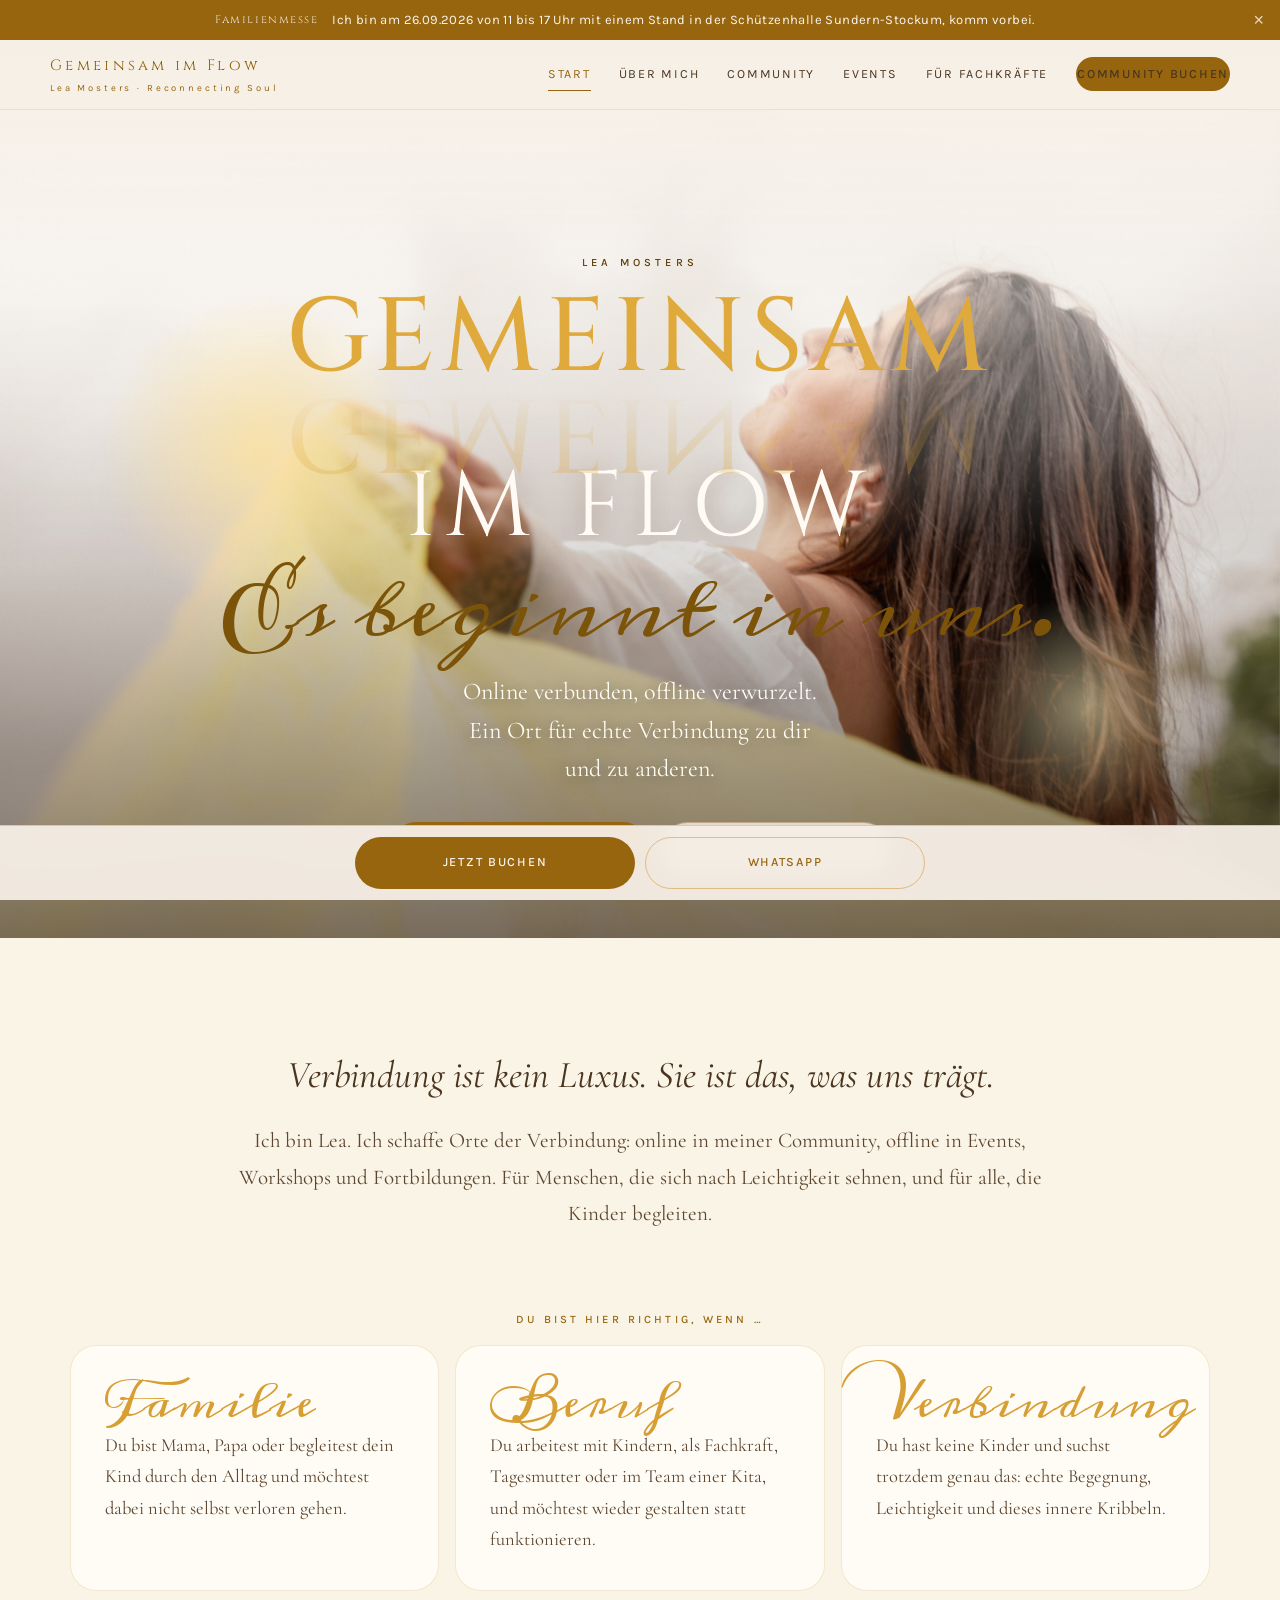
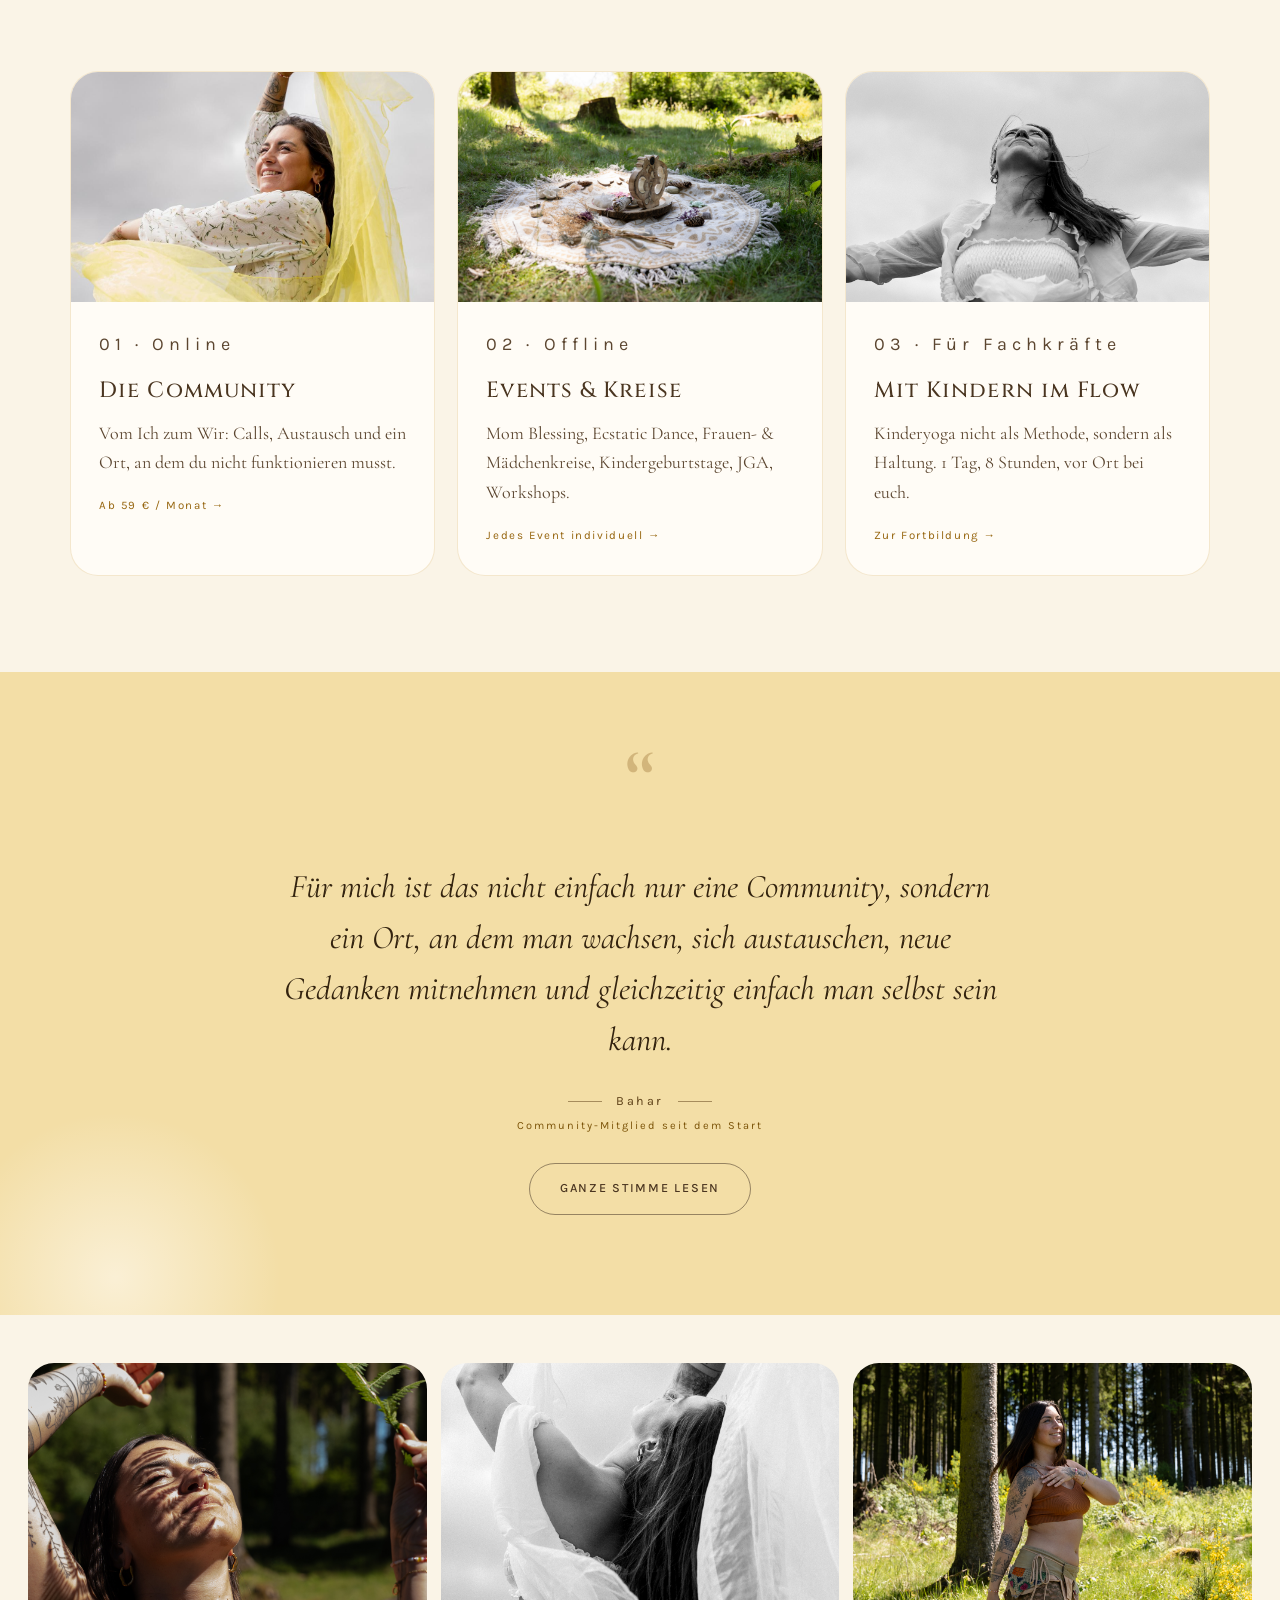
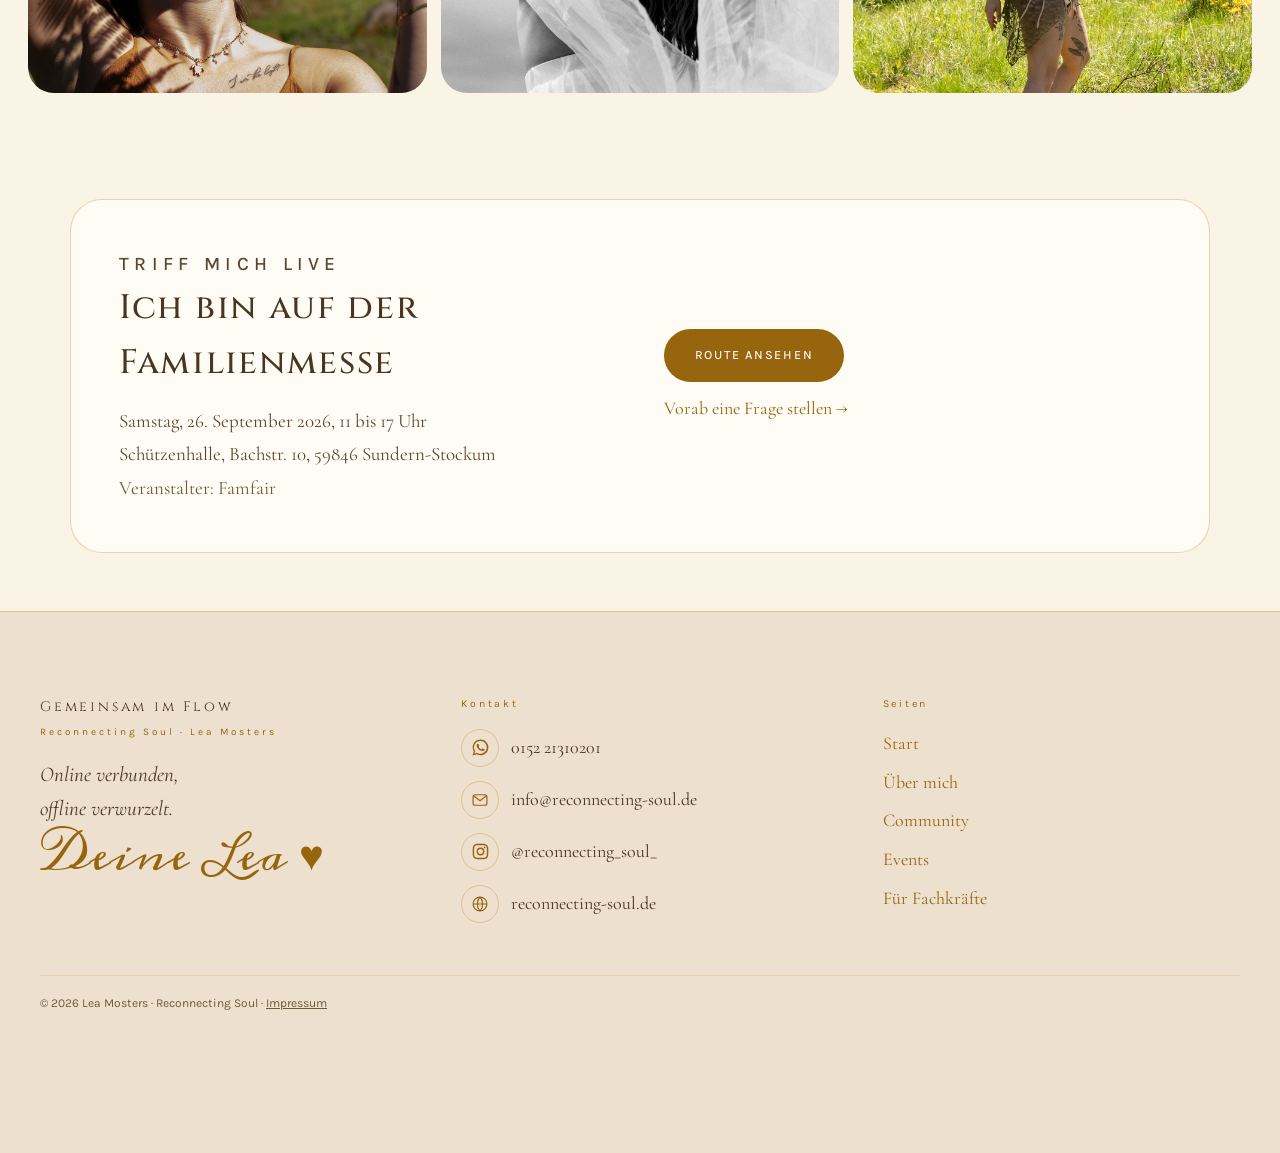
==== commit 65283d82: "Kundinnen-Feedback: hellere Farbwelt, Skriptschrift, neue Inhalte auf Community/Events/Fachkräfte" ====
--- a/index.html
+++ b/index.html
@@ -7,7 +7,7 @@
 <meta name="description" content="Reconnecting Soul: Community, Events und Fortbildungen von Lea Mosters für Menschen, die Kinder begleiten.">
 <link rel="preconnect" href="https://fonts.googleapis.com">
 <link rel="preconnect" href="https://fonts.gstatic.com" crossorigin>
-<link href="https://fonts.googleapis.com/css2?family=Cinzel:wght@400;500;600&family=Cormorant+Garamond:ital,wght@0,400;0,500;0,600;1,400;1,500&family=Herr+Von+Muellerhoff&family=Karla:wght@300;400;500;600&display=swap" rel="stylesheet">
+<link href="https://fonts.googleapis.com/css2?family=Cinzel:wght@400;500;600&family=Cormorant+Garamond:ital,wght@0,400;0,500;0,600;1,400;1,500&family=Meddon&family=Karla:wght@300;400;500;600&display=swap" rel="stylesheet">
 <link rel="stylesheet" href="css/style.css">
 </head>
 <body>
--- a/css/style.css
+++ b/css/style.css
@@ -1,32 +1,36 @@
-/* ===== Design tokens (from Lea's Claude Design source) ===== */
+/* ===== Design tokens — lightened per Lea's own review pass:
+   warm dark-brown text (never black), honey-gold accent, sand/beige
+   backgrounds, panels lightened instead of near-black ===== */
 :root {
-  --ivory: #F6EFE6;
-  --cream-card: #FFFBF4;
+  --ivory: #FAF4E7;
+  --cream-card: #FFFCF6;
   --warmhaut: #F3DEA6;
-  --warmhaut-soft: rgba(239,217,168,.42);
+  --warmhaut-soft: rgba(239,217,168,.38);
   --warmhaut-pill: rgba(239,217,168,.55);
-  --gold: #8A5C0C;
+  --panel-gold: #F1DCA0;
+  --panel-gold-2: #EACD84;
+  --gold: #96650E;
   --gold-hover: #7C5409;
   --gold-deep: #8F600A;
   --gold-light: #DFA93C;
   --gold-light-2: #D79E33;
   --gold-brown: #7C5409;
-  --ink: #3A2B1E;
-  --ink-soft: #41301F;
-  --text-body: #5A4432;
+  --ink: #4A3520;
+  --ink-soft: #4B3A22;
+  --text-body: #5C4630;
   --text-body-2: #4A3524;
   --text-secondary: #6E5A3C;
   --text-muted: #6B5233;
-  --border-gold: rgba(201,143,42,.18);
-  --border-gold-strong: rgba(201,143,42,.35);
-  --white: #FFFBF4;
-  --shadow: 0 22px 46px -26px rgba(90,62,26,.5);
-  --shadow-soft: 0 20px 40px -26px rgba(90,62,26,.45);
+  --border-gold: rgba(201,143,42,.2);
+  --border-gold-strong: rgba(201,143,42,.38);
+  --white: #FFFCF6;
+  --shadow: 0 22px 46px -26px rgba(150,101,14,.4);
+  --shadow-soft: 0 20px 40px -26px rgba(150,101,14,.35);
   --ease: cubic-bezier(.2,.7,.3,1);
 
   --font-display: 'Cinzel', serif;
   --font-serif: 'Cormorant Garamond', serif;
-  --font-script: 'Herr Von Muellerhoff', cursive;
+  --font-script: 'Meddon', cursive;
   --font-body: 'Karla', sans-serif;
 }
 
@@ -179,7 +183,7 @@
 }
 .hero-media { position: absolute; top: -8%; left: 0; width: 100%; height: 116%; overflow: hidden; }
 .hero-media img { width: 100%; height: 100%; object-fit: cover; object-position: center 22%; will-change: transform; animation: slowzoom 14s var(--ease) both; }
-.hero-scrim { position: absolute; inset: 0; background: linear-gradient(to bottom, rgba(246,239,230,.86) 0%, rgba(246,239,230,.34) 34%, rgba(58,43,30,.06) 58%, rgba(58,43,30,.42) 100%); pointer-events: none; }
+.hero-scrim { position: absolute; inset: 0; background: linear-gradient(to bottom, rgba(246,239,230,.86) 0%, rgba(246,239,230,.34) 34%, rgba(58,43,30,.1) 55%, rgba(58,43,30,.66) 100%); pointer-events: none; }
 .blob { position: absolute; border-radius: 50%; pointer-events: none; }
 .blob-glow { animation: glow 9s ease-in-out infinite; }
 .blob-veil { animation: veil 11s ease-in-out infinite; }
@@ -202,7 +206,7 @@
 .reflect-sub { font-family: var(--font-display); font-weight: 400; letter-spacing: .1em; margin: -.22em 0 0; color: #FFFBF4; text-shadow: 0 2px 24px rgba(90,62,26,.35); line-height: 1; display: block; }
 
 .hero-tagline { font-family: var(--font-script); font-size: clamp(46px,8vw,76px); color: var(--gold-hover); margin: clamp(6px,2vh,18px) 0 0; line-height: 1; animation: rise 1.1s var(--ease) .5s both; }
-.hero-lead { font-size: clamp(19px,2.3vw,24px); line-height: 1.6; color: #4A3524; max-width: 34ch; margin: clamp(14px,3vh,26px) auto 0; animation: rise 1.1s var(--ease) .65s both; }
+.hero-lead { font-size: clamp(19px,2.3vw,24px); line-height: 1.6; color: #FFFCF6; text-shadow: 0 2px 16px rgba(42,30,14,.55); max-width: 34ch; margin: clamp(14px,3vh,26px) auto 0; animation: rise 1.1s var(--ease) .65s both; }
 .hero-actions { display: flex; flex-wrap: wrap; gap: 12px; justify-content: center; margin-top: clamp(20px,4vh,34px); animation: rise 1.1s var(--ease) .8s both; }
 
 /* ===== Page hero (subpages: Lea, Community, Events) ===== */
@@ -212,7 +216,7 @@
 
 .photo-hero { position: relative; }
 .photo-hero-media { height: clamp(320px,50vw,540px); position: relative; overflow: hidden; }
-.photo-hero-media img { position: absolute; top: -8%; left: 0; width: 100%; height: 116%; object-fit: cover; will-change: transform; animation: slowzoom 14s var(--ease) both; }
+.photo-hero-media img { position: absolute; top: -8%; left: 0; width: 100%; height: 116%; object-fit: cover; object-position: center 28%; will-change: transform; animation: slowzoom 14s var(--ease) both; }
 .photo-hero-scrim { position: absolute; inset: 0; background: linear-gradient(to top, rgba(58,43,30,.7), rgba(58,43,30,.05)); pointer-events: none; display: flex; align-items: flex-end; }
 .photo-hero-content { max-width: 1220px; margin: 0 auto; width: 100%; padding: clamp(26px,4vw,56px) clamp(20px,5vw,40px); }
 .photo-hero-content .eyebrow { color: var(--warmhaut); }
@@ -330,42 +334,42 @@
 .section-tight { max-width: 1220px; margin: 0 auto; padding: clamp(20px,3vw,34px) clamp(20px,5vw,40px); }
 .section-narrow { max-width: 900px; margin: 0 auto; padding: clamp(24px,4vw,44px) clamp(20px,5vw,40px); }
 
-/* ===== Dark panel (vision / quotes) ===== */
-.dark-panel { background: var(--ink); color: var(--ivory); }
+/* ===== Accent panel (vision / quotes) — light honey, not near-black ===== */
+.dark-panel { background: linear-gradient(165deg, var(--panel-gold) 0%, var(--panel-gold-2) 100%); color: var(--ink); }
 .dark-panel .inner { max-width: 920px; margin: 0 auto; padding: clamp(50px,8vw,100px) clamp(20px,5vw,40px); text-align: center; }
-.dark-panel .eyebrow { color: var(--warmhaut); }
-.dark-panel blockquote { font-family: var(--font-serif); font-style: italic; font-size: clamp(23px,3.6vw,38px); line-height: 1.5; margin: 0; color: #F8F0E6; }
-.dark-panel .signature { font-family: var(--font-script); font-size: 52px; color: var(--warmhaut); margin: 28px 0 0; }
+.dark-panel .eyebrow { color: var(--gold-hover); }
+.dark-panel blockquote { font-family: var(--font-serif); font-style: italic; font-size: clamp(23px,3.6vw,38px); line-height: 1.5; margin: 0; color: var(--ink); }
+.dark-panel .signature { font-family: var(--font-script); font-size: 52px; color: var(--gold-hover); margin: 28px 0 0; }
 
 /* ===== Pricing cards (Community) ===== */
 .pricing-grid { display: grid; grid-template-columns: repeat(auto-fit,minmax(min(100%,300px),1fr)); gap: 22px; }
 .price-card { border-radius: 30px; padding: clamp(26px,3vw,38px); display: flex; flex-direction: column; }
 .price-card.basis { background: var(--cream-card); border: 1px solid rgba(201,143,42,.2); }
-.price-card.plus { background: var(--ink); color: var(--ivory); position: relative; overflow: hidden; }
-.price-card .badge { position: absolute; top: 0; right: 0; background: var(--warmhaut); color: var(--ink); font-family: var(--font-body); font-size: 10px; letter-spacing: .2em; padding: 8px 16px; border-bottom-left-radius: 18px; }
+.price-card.plus { background: linear-gradient(165deg, var(--panel-gold) 0%, var(--panel-gold-2) 100%); color: var(--ink); position: relative; overflow: hidden; }
+.price-card .badge { position: absolute; top: 0; right: 0; background: var(--cream-card); color: var(--ink); font-family: var(--font-body); font-size: 10px; letter-spacing: .2em; padding: 8px 16px; border-bottom-left-radius: 18px; }
 .price-card .kicker { font-family: var(--font-body); font-size: 10.5px; letter-spacing: .26em; margin: 0 0 14px; }
 .price-card.basis .kicker { color: var(--gold); }
-.price-card.plus .kicker { color: var(--warmhaut); }
+.price-card.plus .kicker { color: var(--gold-hover); }
 .price-row { display: flex; align-items: baseline; gap: 10px; flex-wrap: wrap; margin-bottom: 6px; }
 .price-num { font-family: var(--font-display); font-size: clamp(30px,4.6vw,42px); }
 .price-card.basis .price-num { color: var(--ink); }
-.price-card.plus .price-num { color: #FCF7F2; }
+.price-card.plus .price-num { color: var(--ink); }
 .price-sep { }
 .price-card.basis .price-sep { color: var(--gold); }
-.price-card.plus .price-sep { color: var(--warmhaut); }
+.price-card.plus .price-sep { color: var(--gold-hover); }
 .price-unit { font-size: 19px; }
 .price-card.basis .price-unit { color: var(--text-muted); }
-.price-card.plus .price-unit { color: #DCCDB8; }
+.price-card.plus .price-unit { color: var(--text-muted); }
 .price-card .subline { font-size: 17px; margin: 0 0 22px; }
 .price-card.basis .subline { color: var(--text-secondary); }
-.price-card.plus .subline { color: #C4B29A; }
+.price-card.plus .subline { color: var(--text-secondary); }
 .price-list { margin: 0 0 26px; display: flex; flex-direction: column; gap: 12px; }
 .price-list li { font-size: 18.5px; line-height: 1.6; padding-left: 20px; position: relative; }
 .price-card.basis .price-list li { color: var(--ink-soft); }
-.price-card.plus .price-list li { color: #F0E7DA; }
+.price-card.plus .price-list li { color: var(--ink-soft); }
 .price-list li::before { content: '·'; position: absolute; left: 0; }
 .price-card.basis .price-list li::before { color: var(--gold); }
-.price-card.plus .price-list li::before { color: var(--warmhaut); }
+.price-card.plus .price-list li::before { color: var(--gold-hover); }
 .price-card .btn { margin-top: auto; width: 100%; }
 
 .fine-note { max-width: 1220px; margin: 0 auto; padding: 10px clamp(20px,5vw,40px) clamp(20px,3vw,30px); font-family: var(--font-body); font-size: 13px; line-height: 1.7; color: var(--text-secondary); }
@@ -421,25 +425,25 @@
 .compare-grid { display: grid; grid-template-columns: repeat(auto-fit,minmax(min(100%,280px),1fr)); gap: 16px; }
 .compare-card { border-radius: 28px; padding: clamp(24px,3vw,34px); }
 .compare-card.light { background: #EDE0CE; border: 1px solid var(--border-gold); }
-.compare-card.dark { background: var(--ink); }
+.compare-card.dark { background: linear-gradient(165deg, var(--panel-gold) 0%, var(--panel-gold-2) 100%); }
 .compare-card .kicker { font-family: var(--font-body); font-size: 10.5px; letter-spacing: .26em; margin: 0 0 18px; }
 .compare-card.light .kicker { color: var(--text-secondary); }
-.compare-card.dark .kicker { color: var(--warmhaut); }
+.compare-card.dark .kicker { color: var(--gold-hover); }
 .compare-list { display: flex; flex-direction: column; gap: 13px; }
 .compare-list li { font-size: 18.5px; line-height: 1.6; padding-left: 22px; position: relative; margin: 0; }
 .compare-card.light .compare-list li { color: var(--text-body); }
-.compare-card.dark .compare-list li { color: #F0E7DA; }
+.compare-card.dark .compare-list li { color: var(--ink-soft); }
 .compare-list li::before { content: '·'; position: absolute; left: 0; opacity: .7; }
 
-/* ===== Field list (Themenfelder) ===== */
-.field-list { display: grid; grid-template-columns: repeat(auto-fit,minmax(min(100%,250px),1fr)); border-top: 1px solid var(--border-gold-strong); }
-.field-list div { padding: 22px; border-bottom: 1px solid var(--border-gold-strong); }
+/* ===== Field list (Themenfelder) — rounded cards, not flat rules ===== */
+.field-list { display: grid; grid-template-columns: repeat(auto-fit,minmax(min(100%,250px),1fr)); gap: 12px; }
+.field-list div { padding: 22px 24px; background: var(--cream-card); border: 1px solid var(--border-gold); border-radius: 20px; transition: transform .35s var(--ease), box-shadow .35s var(--ease); }
+.field-list div:hover { transform: translateY(-3px); box-shadow: var(--shadow-soft); }
 .field-list p { font-size: 19px; line-height: 1.55; color: var(--ink); margin: 0; }
 
-/* ===== Meta row (Umfang/Ort/Preis) ===== */
-.meta-row { display: flex; flex-wrap: wrap; border-top: 1px solid var(--border-gold-strong); border-bottom: 1px solid var(--border-gold-strong); margin: 0 0 28px; }
-.meta-row .item { flex: 1 1 110px; padding: 18px; border-left: 1px solid var(--border-gold); }
-.meta-row .item:first-child { border-left: 0; padding-left: 0; }
+/* ===== Meta row (Umfang/Ort/Preis) — rounded pills, not flat rules ===== */
+.meta-row { display: flex; flex-wrap: wrap; gap: 12px; margin: 0 0 28px; }
+.meta-row .item { flex: 1 1 140px; padding: 16px 20px; background: var(--warmhaut-soft); border-radius: 20px; }
 .meta-row .item .k { font-family: var(--font-body); font-size: 10px; letter-spacing: .24em; color: var(--gold); margin: 0 0 6px; }
 .meta-row .item .v { font-family: var(--font-display); font-size: 17px; color: var(--ink); margin: 0; }
 
@@ -462,7 +466,7 @@
 .footer-inner { max-width: 1220px; margin: 0 auto; display: grid; grid-template-columns: repeat(auto-fit,minmax(min(100%,280px),1fr)); gap: clamp(30px,5vw,64px); position: relative; }
 .footer-brand { font-family: var(--font-display); font-size: 14px; letter-spacing: .2em; margin: 0 0 6px; color: var(--ink); }
 .footer-sub { font-family: var(--font-body); font-size: 10px; letter-spacing: .3em; color: var(--gold); margin: 0 0 18px; }
-.footer-tagline { font-family: var(--font-serif); font-style: italic; font-size: 21px; color: var(--text-muted); margin: 0; }
+.footer-tagline { font-family: var(--font-serif); font-style: italic; font-size: 21px; color: var(--ink-soft); margin: 0; }
 .footer-signature { font-family: var(--font-script); font-size: 42px; color: var(--gold); margin: 10px 0 0; line-height: 1; }
 .footer-heading { font-family: var(--font-body); font-size: 10.5px; letter-spacing: .26em; color: var(--gold); margin: 0 0 16px; }
 .footer-contact { display: flex; flex-direction: column; gap: 14px; font-size: 18px; }
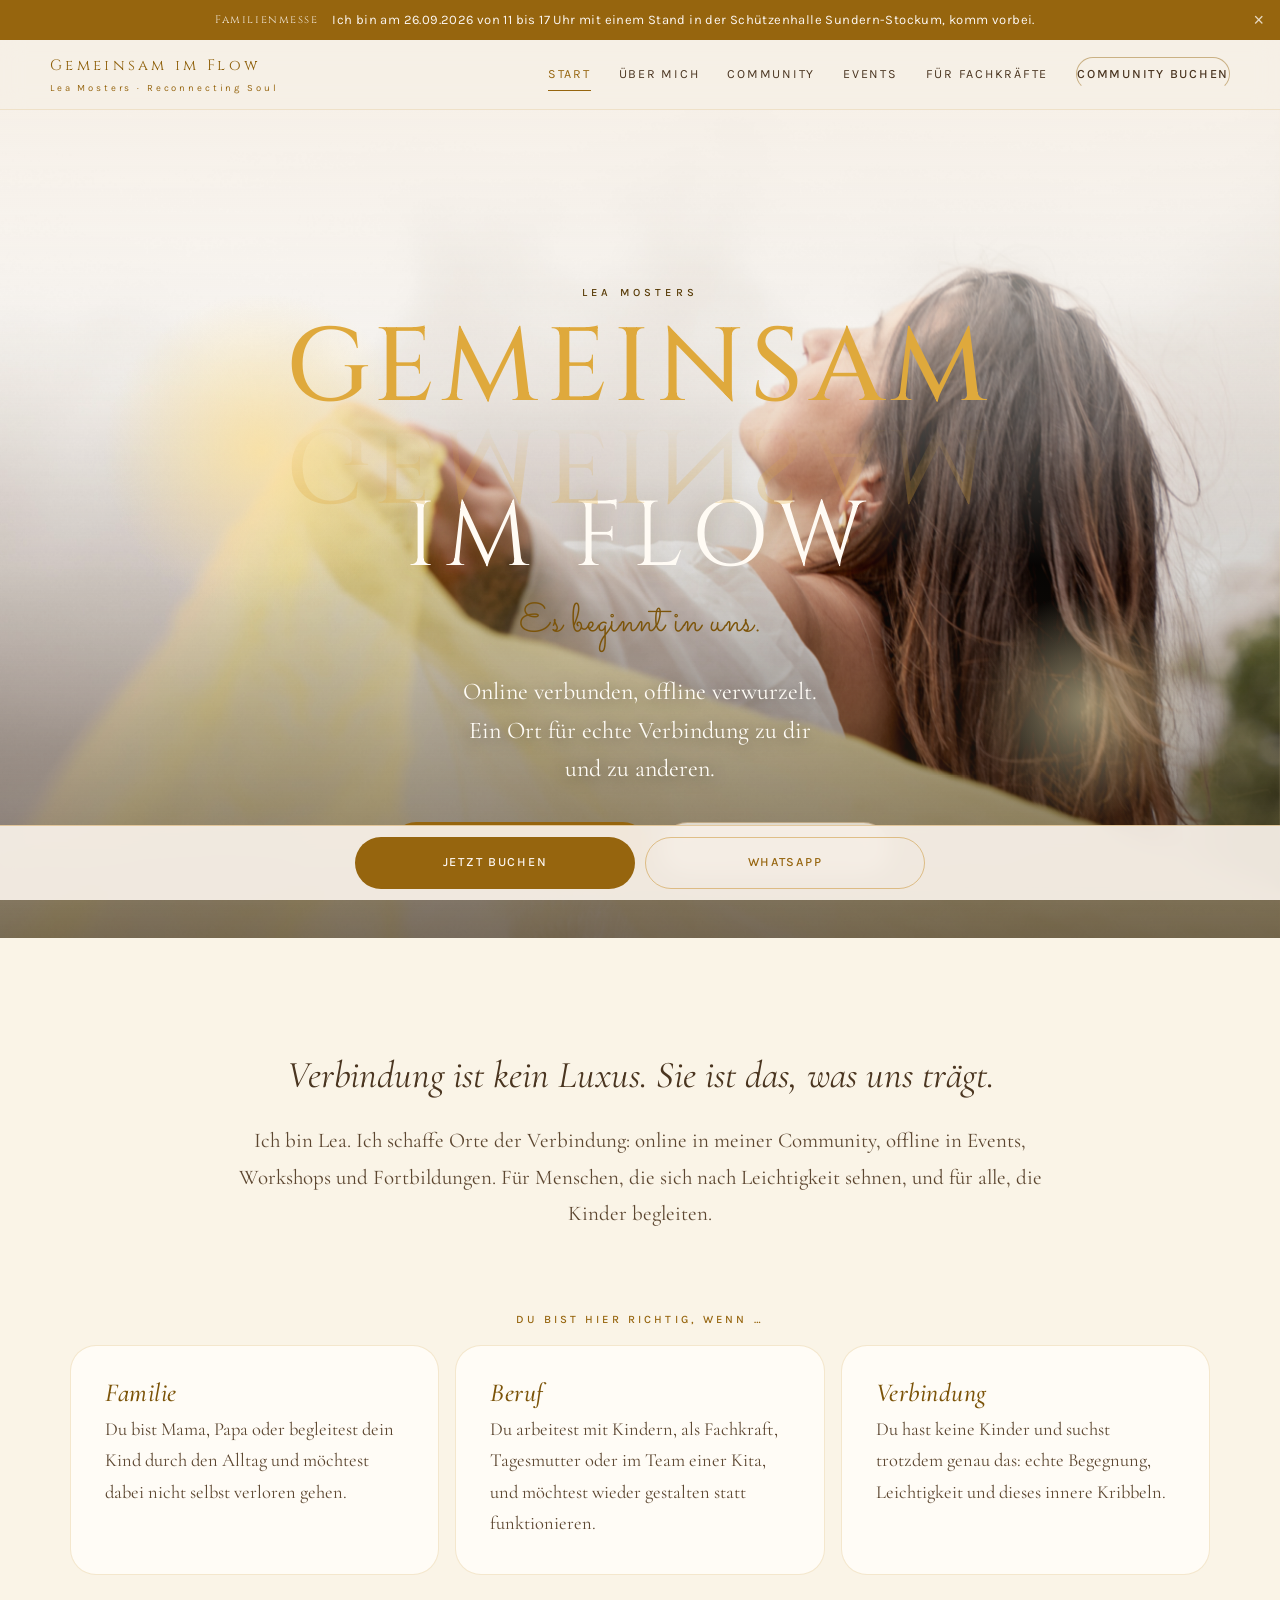
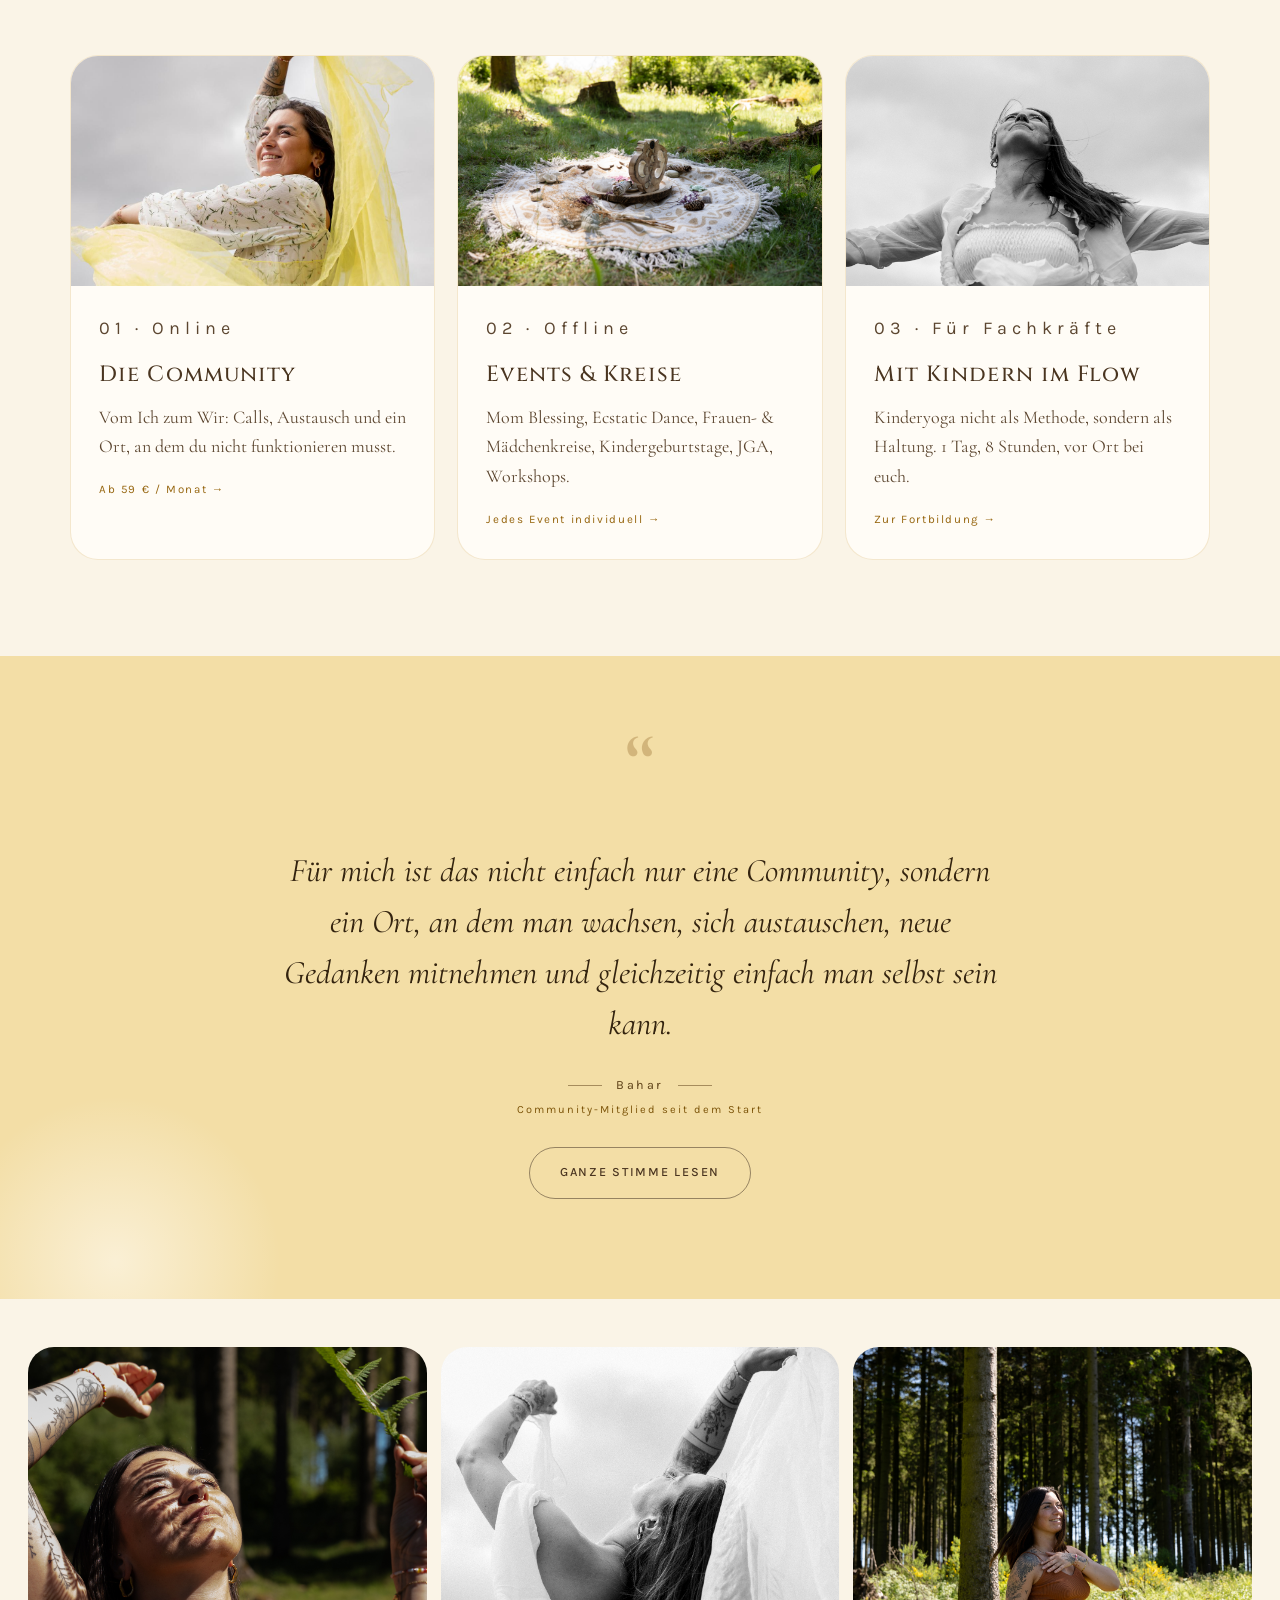
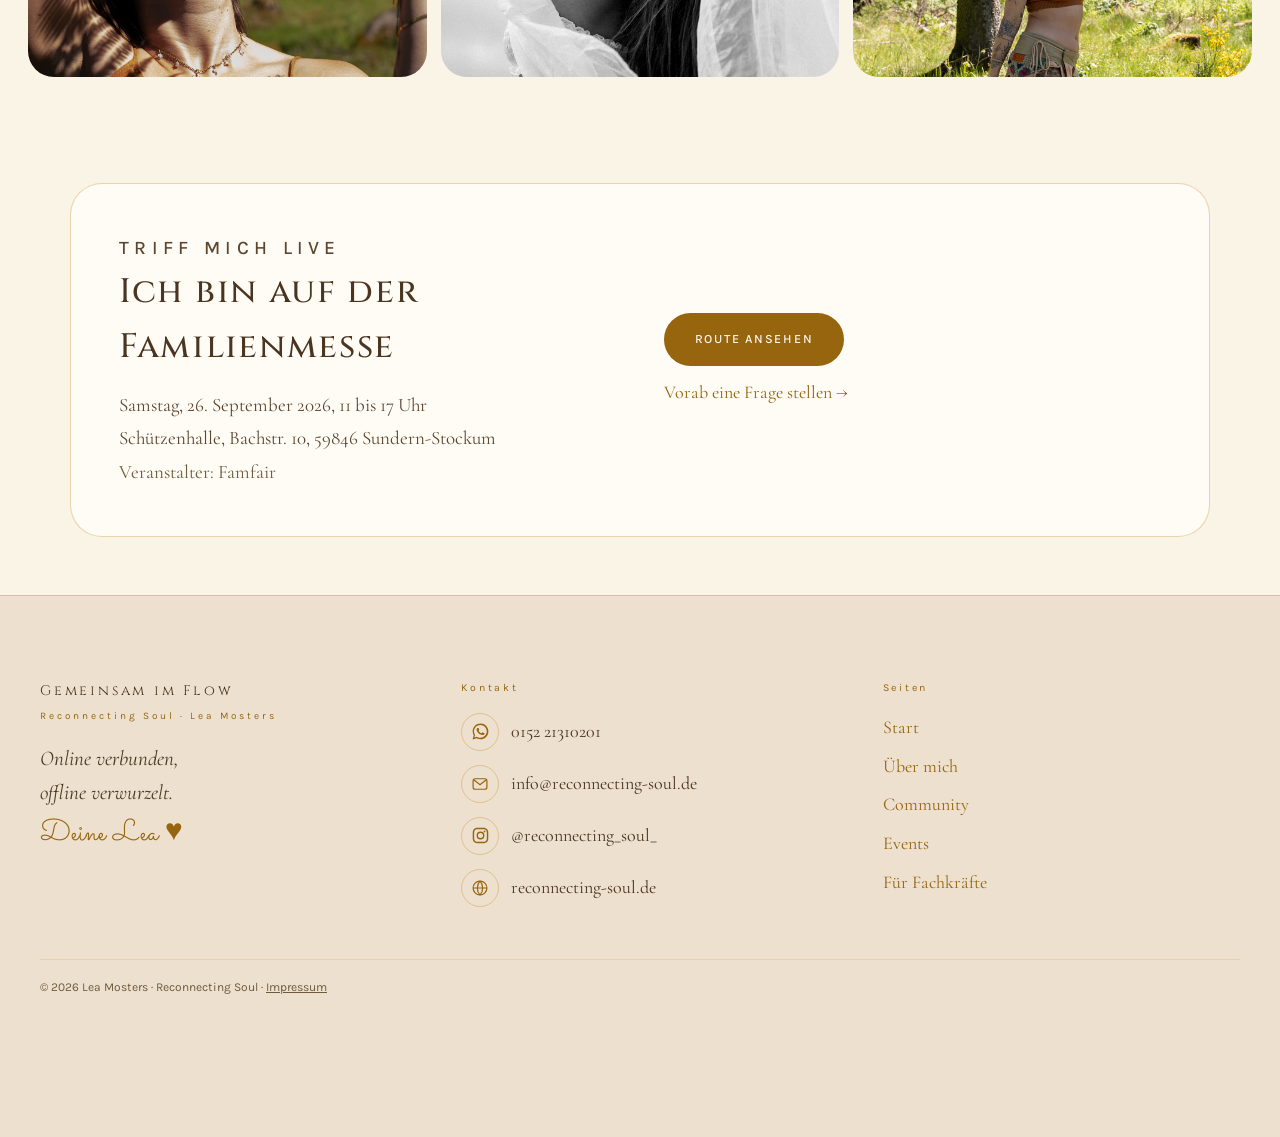
==== commit a9d7bb49: "Skriptschrift zurückhaltender, Header-Button neu gestaltet, Bildausschnitte auf Startseite korrigier" ====
--- a/index.html
+++ b/index.html
@@ -7,7 +7,7 @@
 <meta name="description" content="Reconnecting Soul: Community, Events und Fortbildungen von Lea Mosters für Menschen, die Kinder begleiten.">
 <link rel="preconnect" href="https://fonts.googleapis.com">
 <link rel="preconnect" href="https://fonts.gstatic.com" crossorigin>
-<link href="https://fonts.googleapis.com/css2?family=Cinzel:wght@400;500;600&family=Cormorant+Garamond:ital,wght@0,400;0,500;0,600;1,400;1,500&family=Meddon&family=Karla:wght@300;400;500;600&display=swap" rel="stylesheet">
+<link href="https://fonts.googleapis.com/css2?family=Cinzel:wght@400;500;600&family=Cormorant+Garamond:ital,wght@0,400;0,500;0,600;1,400;1,500&family=Sacramento&family=Karla:wght@300;400;500;600&display=swap" rel="stylesheet">
 <link rel="stylesheet" href="css/style.css">
 </head>
 <body>
@@ -30,7 +30,7 @@
       <a href="community.html">Community</a>
       <a href="events.html">Events</a>
       <a href="fachkraefte.html">Für Fachkräfte</a>
-      <a href="https://buy.stripe.com/9B6aEZ9VU6rI0Kg9fe9EI0a" target="_blank" rel="noopener" class="btn btn-primary btn-small">Community buchen</a>
+      <a href="https://buy.stripe.com/9B6aEZ9VU6rI0Kg9fe9EI0a" target="_blank" rel="noopener" class="btn header-cta">Community buchen</a>
     </nav>
     <button class="nav-toggle" data-only="mobile" id="navToggle" aria-label="Menü">
       <span class="bars"><span></span><span></span><span></span></span> Menü
@@ -148,9 +148,9 @@
 
   <section class="gallery-strip" data-reveal>
     <div class="grid">
-      <figure data-reveal-item><img src="img/ir-47.jpg" alt="Lea im Sonnenlicht"></figure>
-      <figure data-reveal-item><img src="img/movement-bw-1.jpg" alt="Lea in Bewegung mit einem weißen Tuch"></figure>
-      <figure data-reveal-item><img src="img/forest-lea.jpg" alt="Lea im Wald"></figure>
+      <figure data-reveal-item><img src="img/ir-47.jpg" alt="Lea im Sonnenlicht" style="object-position:center 40%"></figure>
+      <figure data-reveal-item><img src="img/movement-bw-1.jpg" alt="Lea in Bewegung mit einem weißen Tuch" style="object-position:center 15%"></figure>
+      <figure data-reveal-item><img src="img/forest-lea.jpg" alt="Lea im Wald" style="object-position:center 12%"></figure>
     </div>
   </section>
 
--- a/css/style.css
+++ b/css/style.css
@@ -30,7 +30,7 @@
 
   --font-display: 'Cinzel', serif;
   --font-serif: 'Cormorant Garamond', serif;
-  --font-script: 'Meddon', cursive;
+  --font-script: 'Sacramento', cursive;
   --font-body: 'Karla', sans-serif;
 }
 
@@ -80,6 +80,7 @@
   letter-spacing: 0.04em;
 }
 .script { font-family: var(--font-script); }
+.tagline-quiet { font-family: var(--font-serif); font-style: italic; font-weight: 500; letter-spacing: .01em; }
 
 /* ===== Reveal animation — matches Lea's original: IntersectionObserver
    + a setInterval safety sweep, so nothing can stay stuck invisible ===== */
@@ -148,7 +149,11 @@
   color: var(--ink); padding: 6px 0; border-bottom: 1px solid transparent; transition: color .25s, border-color .25s;
 }
 .main-nav a:hover, .main-nav a.active { color: var(--gold); border-bottom-color: var(--gold); }
-.header-cta { flex-shrink: 0; }
+.header-cta {
+  flex-shrink: 0; background: transparent; color: var(--gold); border: 1.5px solid rgba(150,101,14,.45);
+  padding: 0.6rem 1.35rem; font-weight: 500;
+}
+.header-cta:hover { background: var(--gold); color: #FFFCF6; border-color: var(--gold); transform: translateY(-2px); box-shadow: none; }
 
 .nav-toggle {
   display: none; align-items: center; gap: 9px; background: transparent;
@@ -174,7 +179,7 @@
 }
 .mobile-menu-actions { margin-top: auto; display: flex; flex-direction: column; gap: 12px; }
 .mobile-menu-actions .btn { width: 100%; }
-.mobile-menu-tagline { font-family: var(--font-script); font-size: 36px; color: var(--gold); text-align: center; margin: 6px 0 0; }
+.mobile-menu-tagline { font-family: var(--font-script); font-size: 26px; color: var(--gold); text-align: center; margin: 6px 0 0; }
 
 /* ===== Hero (Start) ===== */
 .hero {
@@ -205,7 +210,7 @@
 }
 .reflect-sub { font-family: var(--font-display); font-weight: 400; letter-spacing: .1em; margin: -.22em 0 0; color: #FFFBF4; text-shadow: 0 2px 24px rgba(90,62,26,.35); line-height: 1; display: block; }
 
-.hero-tagline { font-family: var(--font-script); font-size: clamp(46px,8vw,76px); color: var(--gold-hover); margin: clamp(6px,2vh,18px) 0 0; line-height: 1; animation: rise 1.1s var(--ease) .5s both; }
+.hero-tagline { font-family: var(--font-script); font-weight: 400; font-size: clamp(26px,4.2vw,40px); letter-spacing: .01em; color: var(--gold-hover); margin: clamp(8px,2vh,16px) 0 0; line-height: 1.2; animation: rise 1.1s var(--ease) .5s both; }
 .hero-lead { font-size: clamp(19px,2.3vw,24px); line-height: 1.6; color: #FFFCF6; text-shadow: 0 2px 16px rgba(42,30,14,.55); max-width: 34ch; margin: clamp(14px,3vh,26px) auto 0; animation: rise 1.1s var(--ease) .65s both; }
 .hero-actions { display: flex; flex-wrap: wrap; gap: 12px; justify-content: center; margin-top: clamp(20px,4vh,34px); animation: rise 1.1s var(--ease) .8s both; }
 
@@ -245,7 +250,7 @@
 .fit-section { max-width: 1220px; margin: 0 auto; padding: clamp(20px,3vw,34px) clamp(20px,5vw,40px) clamp(40px,7vw,80px); }
 .fit-grid { display: grid; grid-template-columns: repeat(auto-fit,minmax(min(100%,250px),1fr)); gap: 16px; }
 .fit-card { background: var(--cream-card); border: 1px solid var(--border-gold); border-radius: 26px; padding: clamp(26px,3vw,34px); }
-.fit-card .script { font-size: 44px; color: var(--gold-light-2); margin: 0 0 6px; line-height: 1; display: block; }
+.fit-card .script { font-family: var(--font-serif); font-style: italic; font-weight: 500; font-size: 26px; letter-spacing: .02em; color: var(--gold-hover); margin: 0 0 8px; line-height: 1; display: block; }
 .fit-card p.body { font-size: 18.5px; line-height: 1.7; color: var(--text-body); margin: 0; }
 
 /* ===== Offer tiles ===== */
@@ -339,7 +344,6 @@
 .dark-panel .inner { max-width: 920px; margin: 0 auto; padding: clamp(50px,8vw,100px) clamp(20px,5vw,40px); text-align: center; }
 .dark-panel .eyebrow { color: var(--gold-hover); }
 .dark-panel blockquote { font-family: var(--font-serif); font-style: italic; font-size: clamp(23px,3.6vw,38px); line-height: 1.5; margin: 0; color: var(--ink); }
-.dark-panel .signature { font-family: var(--font-script); font-size: 52px; color: var(--gold-hover); margin: 28px 0 0; }
 
 /* ===== Pricing cards (Community) ===== */
 .pricing-grid { display: grid; grid-template-columns: repeat(auto-fit,minmax(min(100%,300px),1fr)); gap: 22px; }
@@ -467,7 +471,7 @@
 .footer-brand { font-family: var(--font-display); font-size: 14px; letter-spacing: .2em; margin: 0 0 6px; color: var(--ink); }
 .footer-sub { font-family: var(--font-body); font-size: 10px; letter-spacing: .3em; color: var(--gold); margin: 0 0 18px; }
 .footer-tagline { font-family: var(--font-serif); font-style: italic; font-size: 21px; color: var(--ink-soft); margin: 0; }
-.footer-signature { font-family: var(--font-script); font-size: 42px; color: var(--gold); margin: 10px 0 0; line-height: 1; }
+.footer-signature { font-family: var(--font-script); font-size: 30px; color: var(--gold); margin: 10px 0 0; line-height: 1; }
 .footer-heading { font-family: var(--font-body); font-size: 10.5px; letter-spacing: .26em; color: var(--gold); margin: 0 0 16px; }
 .footer-contact { display: flex; flex-direction: column; gap: 14px; font-size: 18px; }
 .footer-contact a { display: flex; align-items: center; gap: 12px; color: var(--ink); }
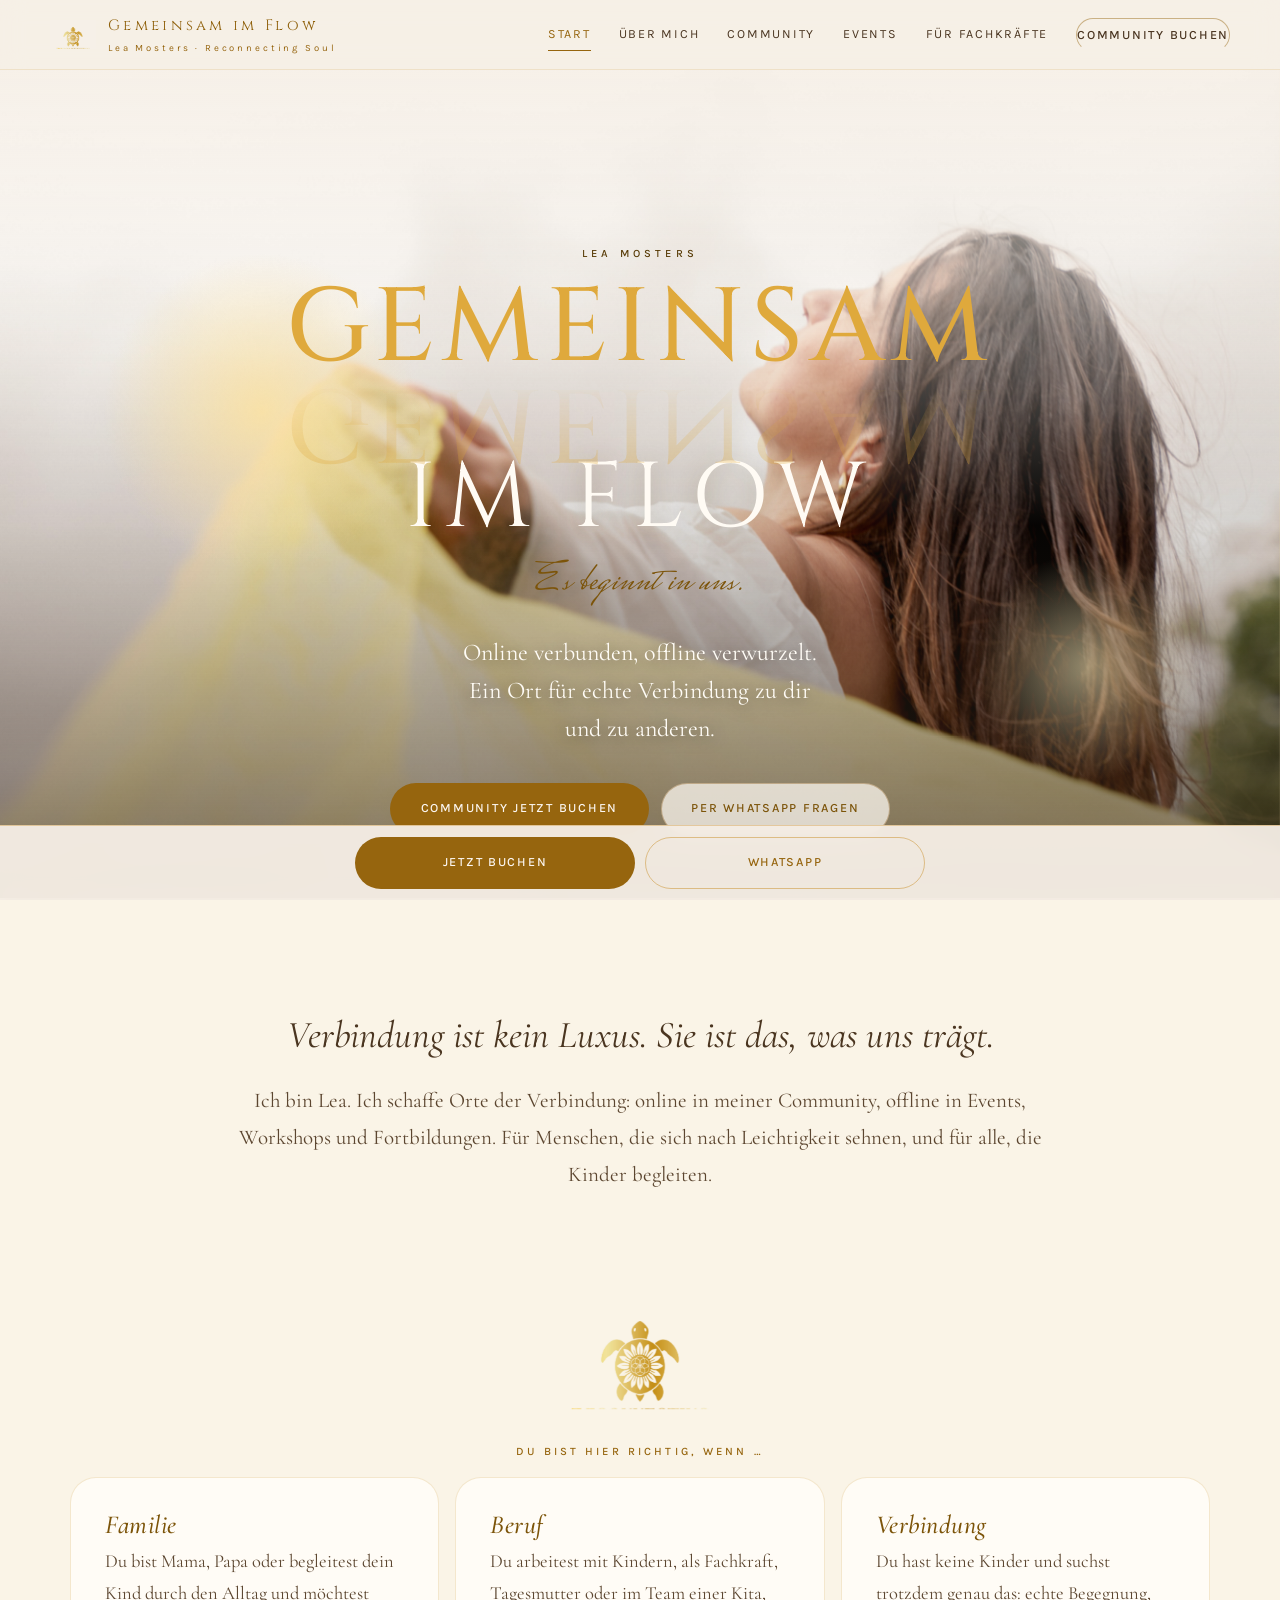
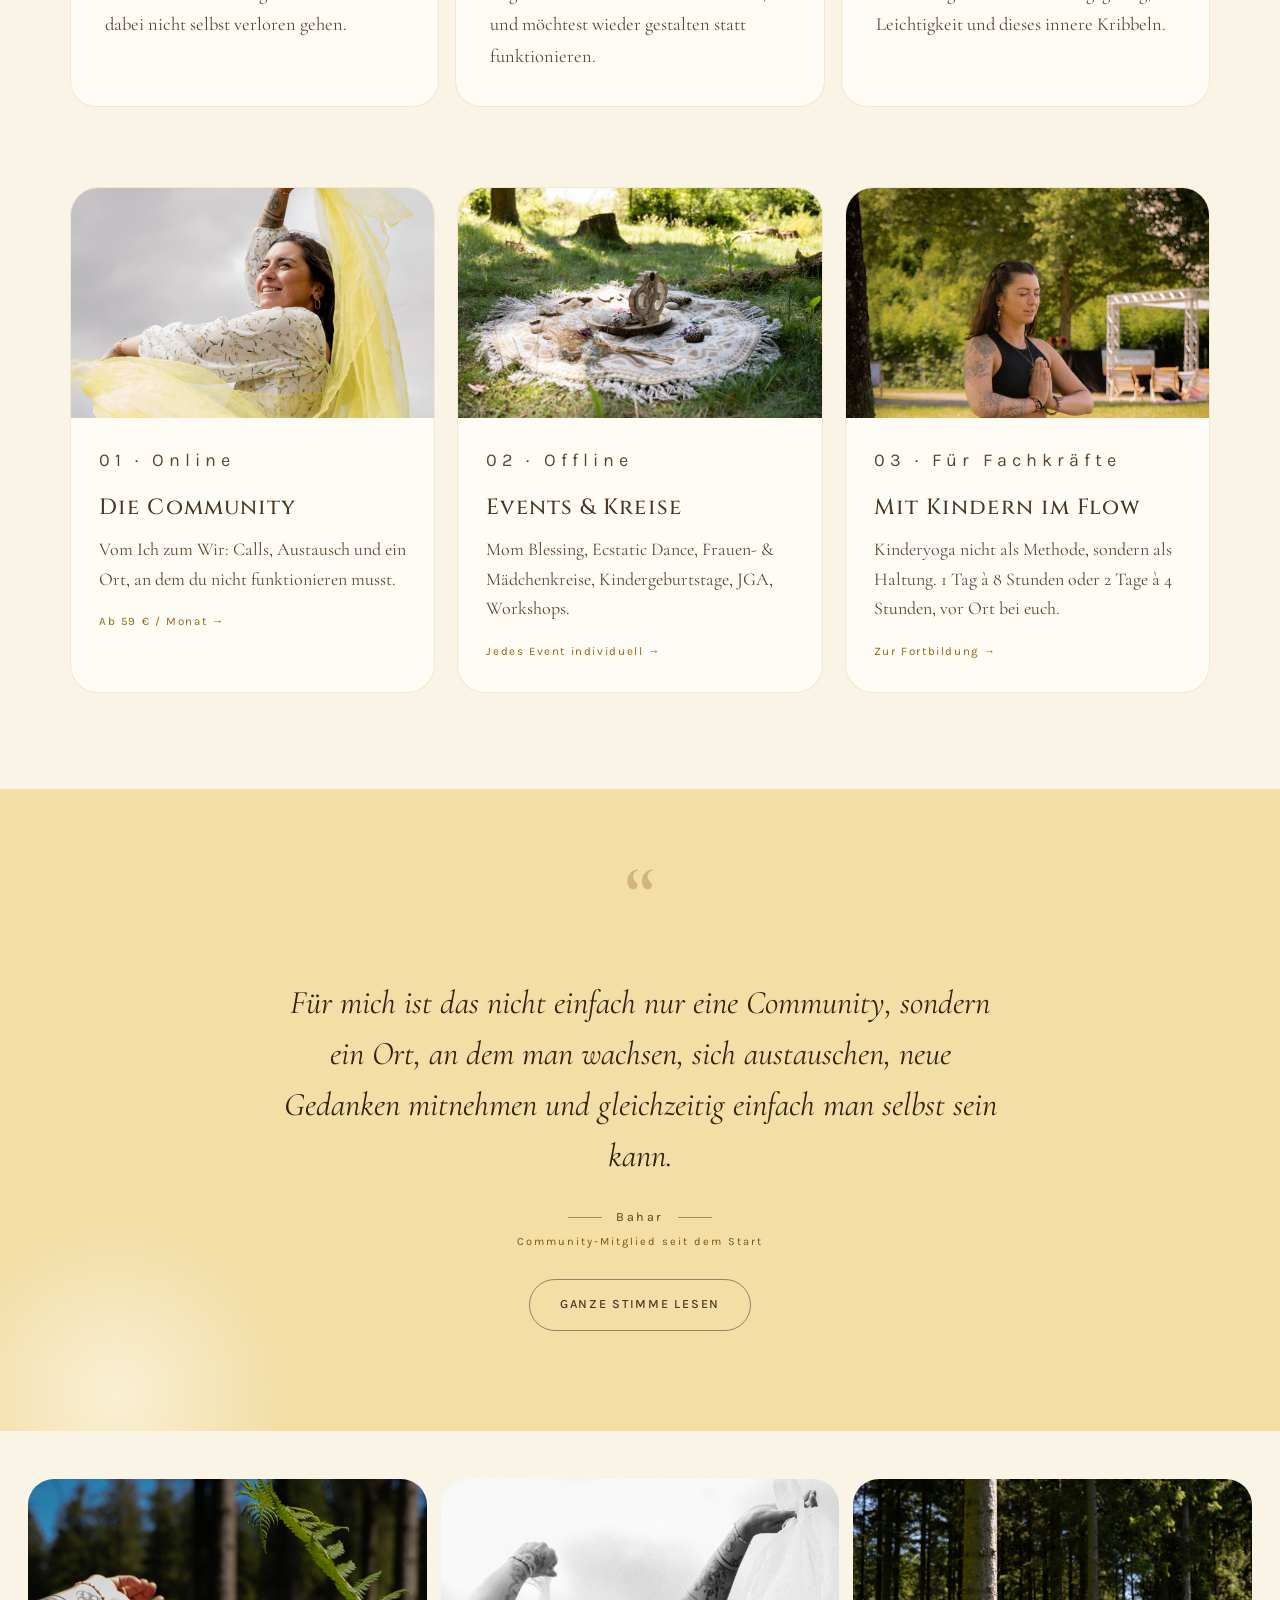
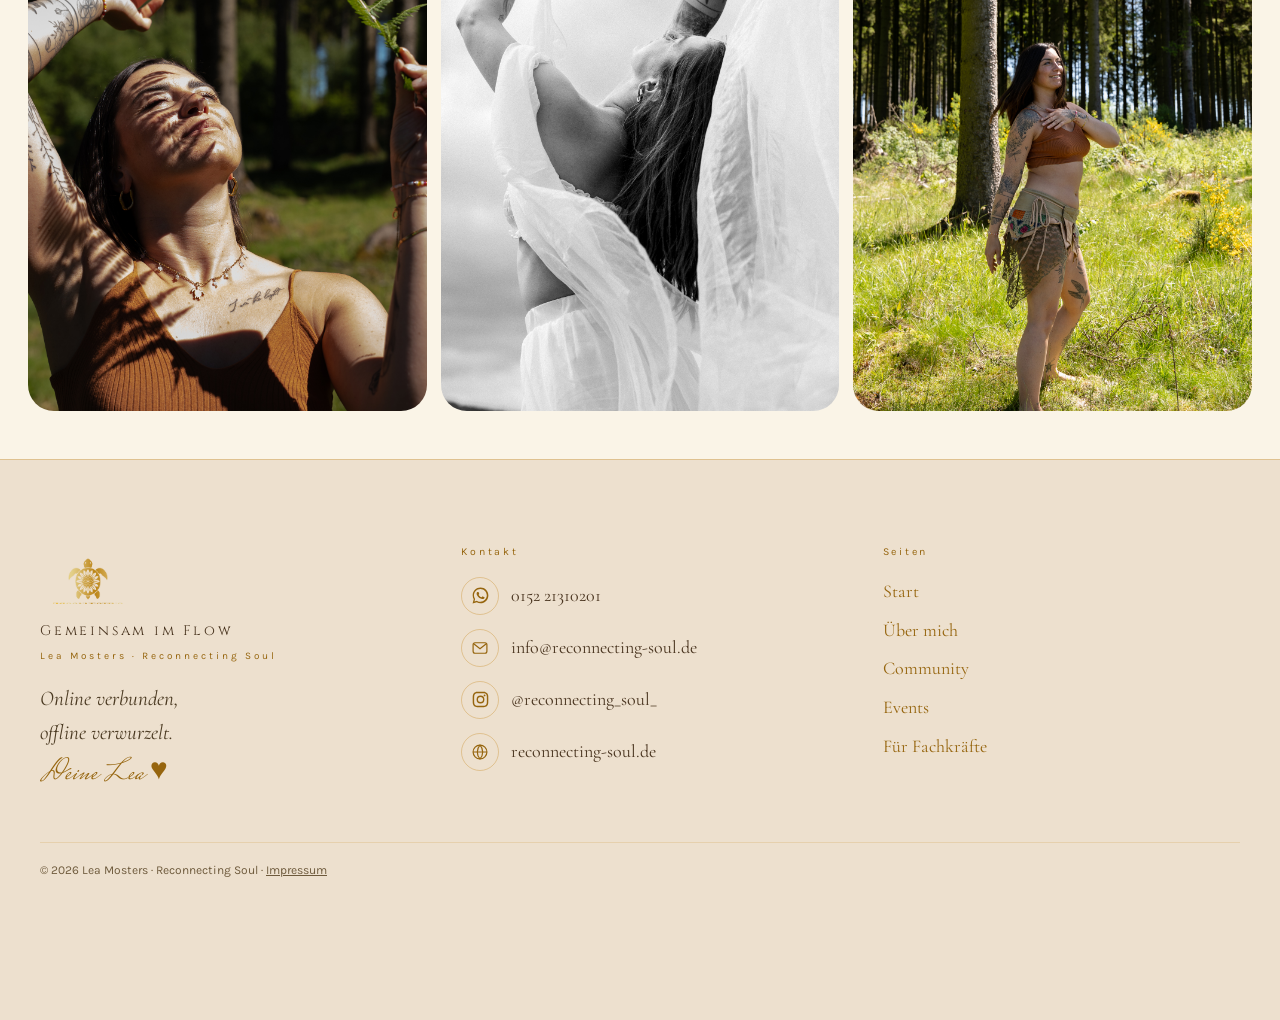
==== commit 9bfa531f: "Umfangreiches Kundinnen-Feedback: neue Schriftart, Logo, Bildkorrekturen, Textänderungen Skriptschri" ====
--- a/index.html
+++ b/index.html
@@ -7,22 +7,19 @@
 <meta name="description" content="Reconnecting Soul: Community, Events und Fortbildungen von Lea Mosters für Menschen, die Kinder begleiten.">
 <link rel="preconnect" href="https://fonts.googleapis.com">
 <link rel="preconnect" href="https://fonts.gstatic.com" crossorigin>
-<link href="https://fonts.googleapis.com/css2?family=Cinzel:wght@400;500;600&family=Cormorant+Garamond:ital,wght@0,400;0,500;0,600;1,400;1,500&family=Sacramento&family=Karla:wght@300;400;500;600&display=swap" rel="stylesheet">
+<link href="https://fonts.googleapis.com/css2?family=Cinzel:wght@400;500;600&family=Cormorant+Garamond:ital,wght@0,400;0,500;0,600;1,400;1,500&family=Mrs+Saint+Delafield&family=Karla:wght@300;400;500;600&display=swap" rel="stylesheet">
 <link rel="stylesheet" href="css/style.css">
 </head>
 <body>
 
-<div class="messe-banner" id="messeBanner">
-  <span class="tag">Familienmesse</span>
-  <p>Ich bin am 26.09.2026 von 11 bis 17 Uhr mit einem Stand in der Schützenhalle Sundern-Stockum, komm vorbei.</p>
-  <button class="messe-close" id="messeClose" aria-label="Hinweis schließen">&times;</button>
-</div>
-
 <header class="site-header">
   <div class="header-inner">
     <a href="index.html" class="wordmark">
-      <span class="wordmark-main">Gemeinsam im Flow</span>
-      <span class="wordmark-sub">Lea Mosters · Reconnecting Soul</span>
+      <img src="img/logo-turtle.jpg" alt="Reconnecting Soul" class="wordmark-icon">
+      <span class="wordmark-text">
+        <span class="wordmark-main">Gemeinsam im Flow</span>
+        <span class="wordmark-sub">Lea Mosters · Reconnecting Soul</span>
+      </span>
     </a>
     <nav class="main-nav" data-only="desktop">
       <a href="index.html" class="active">Start</a>
@@ -60,7 +57,7 @@
 <main>
 
   <section class="hero">
-    <div class="hero-media" data-parallax="0.22">
+    <div class="hero-media">
       <img src="img/hero-tuch.jpg" alt="Lea tanzt mit einem gelben Tuch vor goldenem Himmel">
     </div>
     <div class="hero-scrim"></div>
@@ -86,6 +83,10 @@
     <p class="prose-lead">Verbindung ist kein Luxus. Sie ist das, was uns trägt.</p>
     <p class="prose-body">Ich bin Lea. Ich schaffe Orte der Verbindung: online in meiner Community, offline in Events, Workshops und Fortbildungen. Für Menschen, die sich nach Leichtigkeit sehnen, und für alle, die Kinder begleiten.</p>
   </section>
+
+  <div class="home-logo-feature" data-reveal>
+    <img src="img/logo-turtle.jpg" alt="Reconnecting Soul">
+  </div>
 
   <section class="fit-section" data-reveal>
     <p class="eyebrow center">Du bist hier richtig, wenn …</p>
@@ -125,11 +126,11 @@
       </div>
     </a>
     <a href="fachkraefte.html" class="tile" data-reveal>
-      <div class="tile-img"><img src="img/movement-bw-2.jpg" alt="Bewegung im Flow"></div>
+      <div class="tile-img"><img src="img/lea-meditation.jpg" alt="Lea in Meditation im Grünen" style="object-position:center 20%"></div>
       <div class="tile-body">
         <p class="tile-tag">03 · Für Fachkräfte</p>
         <h3>Mit Kindern im Flow</h3>
-        <p>Kinderyoga nicht als Methode, sondern als Haltung. 1 Tag, 8 Stunden, vor Ort bei euch.</p>
+        <p>Kinderyoga nicht als Methode, sondern als Haltung. 1 Tag à 8 Stunden oder 2 Tage à 4 Stunden, vor Ort bei euch.</p>
         <span class="tile-link">Zur Fortbildung →</span>
       </div>
     </a>
@@ -154,27 +155,14 @@
     </div>
   </section>
 
-  <section class="section" data-reveal>
-    <div class="info-card">
-      <div>
-        <p class="eyebrow">Triff mich live</p>
-        <h2>Ich bin auf der Familienmesse</h2>
-        <p>Samstag, 26. September 2026, 11 bis 17 Uhr<br>Schützenhalle, Bachstr. 10, 59846 Sundern-Stockum<br><span style="color:var(--text-secondary)">Veranstalter: Famfair</span></p>
-      </div>
-      <div class="meet-actions">
-        <a href="https://maps.google.com/?q=Bachstr.+10,+59846+Sundern-Stockum" target="_blank" rel="noopener" class="btn btn-primary">Route ansehen</a>
-        <a href="https://wa.me/4915221310201" target="_blank" rel="noopener" style="font-size:18px">Vorab eine Frage stellen →</a>
-      </div>
-    </div>
-  </section>
-
 </main>
 
 <footer class="site-footer">
   <div class="footer-inner">
     <div>
+      <img src="img/logo-turtle.jpg" alt="Reconnecting Soul" class="footer-logo">
       <p class="footer-brand">Gemeinsam im Flow</p>
-      <p class="footer-sub">Reconnecting Soul · Lea Mosters</p>
+      <p class="footer-sub">Lea Mosters · Reconnecting Soul</p>
       <p class="footer-tagline">Online verbunden,<br>offline verwurzelt.</p>
       <p class="footer-signature">Deine Lea &hearts;</p>
     </div>
--- a/css/style.css
+++ b/css/style.css
@@ -30,7 +30,7 @@
 
   --font-display: 'Cinzel', serif;
   --font-serif: 'Cormorant Garamond', serif;
-  --font-script: 'Sacramento', cursive;
+  --font-script: 'Mrs Saint Delafield', cursive;
   --font-body: 'Karla', sans-serif;
 }
 
@@ -81,6 +81,10 @@
 }
 .script { font-family: var(--font-script); }
 .tagline-quiet { font-family: var(--font-serif); font-style: italic; font-weight: 500; letter-spacing: .01em; }
+
+.footer-logo { width: 96px; height: 60px; object-fit: cover; object-position: top; mix-blend-mode: multiply; margin: 0 0 16px; display: block; }
+.home-logo-feature { display: flex; justify-content: center; padding: clamp(30px,5vw,54px) 0 0; }
+.home-logo-feature img { width: clamp(120px,16vw,190px); height: auto; aspect-ratio: 50/31; object-fit: cover; object-position: top; mix-blend-mode: multiply; }
 
 /* ===== Reveal animation — matches Lea's original: IntersectionObserver
    + a setInterval safety sweep, so nothing can stay stuck invisible ===== */
@@ -140,7 +144,9 @@
   border-bottom: 1px solid rgba(201,143,42,.16);
 }
 .header-inner { max-width: 1220px; margin: 0 auto; padding: 14px 20px; display: flex; align-items: center; justify-content: space-between; gap: 20px; }
-.wordmark { display: flex; flex-direction: column; gap: 2px; }
+.wordmark { display: flex; flex-direction: row; align-items: center; gap: 12px; }
+.wordmark-icon { width: 46px; height: 29px; object-fit: cover; object-position: top; mix-blend-mode: multiply; flex-shrink: 0; }
+.wordmark-text { display: flex; flex-direction: column; gap: 2px; }
 .wordmark-main { font-family: var(--font-display); font-size: 15px; letter-spacing: .22em; color: var(--gold-deep); }
 .wordmark-sub { font-family: var(--font-body); font-size: 9.5px; letter-spacing: .3em; color: var(--gold); }
 .main-nav { display: flex; align-items: center; gap: 28px; }
@@ -151,7 +157,7 @@
 .main-nav a:hover, .main-nav a.active { color: var(--gold); border-bottom-color: var(--gold); }
 .header-cta {
   flex-shrink: 0; background: transparent; color: var(--gold); border: 1.5px solid rgba(150,101,14,.45);
-  padding: 0.6rem 1.35rem; font-weight: 500;
+  padding: 0.7rem 1.5rem; font-weight: 500; font-size: .68rem; letter-spacing: .1em; white-space: nowrap;
 }
 .header-cta:hover { background: var(--gold); color: #FFFCF6; border-color: var(--gold); transform: translateY(-2px); box-shadow: none; }
 
@@ -232,7 +238,8 @@
 .prose-section { max-width: 900px; margin: 0 auto; padding: clamp(54px,9vw,110px) clamp(20px,5vw,40px) clamp(24px,4vw,44px); text-align: center; }
 .prose-lead { font-family: var(--font-serif); font-style: italic; font-size: clamp(24px,3.6vw,38px); line-height: 1.45; color: var(--ink); margin: 0 0 20px; }
 .prose-body { font-size: clamp(18px,2vw,21px); line-height: 1.75; color: var(--text-body); margin: 0; }
-.prose-narrow { max-width: 70ch; margin: 0 auto; display: flex; flex-direction: column; gap: 20px; }
+.prose-narrow { max-width: 900px; margin: 0 auto; display: flex; flex-direction: column; gap: 20px; }
+.prose-narrow p { font-size: clamp(18px,2vw,21px); line-height: 1.8; }
 .prose-narrow p { font-size: clamp(19px,2.1vw,22px); line-height: 1.8; color: var(--ink-soft); margin: 0; }
 
 /* ===== Story split (Über mich: text alongside an inset image) ===== */
@@ -312,15 +319,15 @@
 .gallery-strip { max-width: 1600px; margin: 0 auto; padding: clamp(20px,4vw,48px) clamp(16px,3vw,28px); }
 .gallery-strip .grid { display: grid; grid-template-columns: repeat(auto-fit,minmax(min(100%,220px),1fr)); gap: 14px; }
 .gallery-strip figure { margin: 0; overflow: hidden; border-radius: 26px; }
-.gallery-strip img { display: block; width: 100%; height: 330px; object-fit: cover; transition: transform 1.1s var(--ease); }
+.gallery-strip img { display: block; width: 100%; aspect-ratio: 3/4; height: auto; object-fit: cover; transition: transform 1.1s var(--ease); }
 .gallery-strip figure:hover img { transform: scale(1.05); }
-.gallery-strip.short img { height: 300px; }
+.gallery-strip.short img { aspect-ratio: 4/3; }
 
 /* ===== Meet-me / info card panel ===== */
 .info-card { border: 1px solid var(--border-gold-strong); border-radius: 32px; background: var(--cream-card); display: grid; grid-template-columns: repeat(auto-fit,minmax(min(100%,300px),1fr)); gap: clamp(24px,4vw,48px); padding: clamp(28px,4vw,48px); align-items: center; }
 .info-card h2 { font-family: var(--font-display); font-weight: 500; font-size: clamp(24px,3.4vw,34px); letter-spacing: .05em; margin: 0 0 14px; color: var(--ink); }
 .info-card p { font-size: 19px; line-height: 1.75; color: var(--text-body); margin: 0; }
-.info-card-actions { display: flex; flex-direction: column; gap: 12px; align-items: flex-start; }
+.info-card-actions { display: flex; flex-direction: column; gap: 14px; align-items: center; text-align: center; justify-content: center; height: 100%; }
 
 .tag-pill { font-family: var(--font-body); font-size: 12px; letter-spacing: .08em; color: var(--gold-hover); background: var(--warmhaut-pill); border-radius: 999px; padding: 9px 18px; }
 .tag-row { display: flex; flex-wrap: wrap; gap: 10px; }
@@ -354,16 +361,16 @@
 .price-card .kicker { font-family: var(--font-body); font-size: 10.5px; letter-spacing: .26em; margin: 0 0 14px; }
 .price-card.basis .kicker { color: var(--gold); }
 .price-card.plus .kicker { color: var(--gold-hover); }
-.price-row { display: flex; align-items: baseline; gap: 10px; flex-wrap: wrap; margin-bottom: 6px; }
-.price-num { font-family: var(--font-display); font-size: clamp(30px,4.6vw,42px); }
+.price-row { display: flex; align-items: baseline; gap: 4px; flex-wrap: wrap; margin-bottom: 10px; }
+.price-num { font-family: var(--font-display); font-weight: 600; font-size: clamp(28px,4vw,36px); letter-spacing: .01em; }
 .price-card.basis .price-num { color: var(--ink); }
 .price-card.plus .price-num { color: var(--ink); }
-.price-sep { }
-.price-card.basis .price-sep { color: var(--gold); }
-.price-card.plus .price-sep { color: var(--gold-hover); }
-.price-unit { font-size: 19px; }
-.price-card.basis .price-unit { color: var(--text-muted); }
-.price-card.plus .price-unit { color: var(--text-muted); }
+.price-sep { font-family: var(--font-body); font-weight: 300; font-size: .55em; opacity: .45; padding: 0 3px; }
+.price-card.basis .price-sep { color: var(--ink); }
+.price-card.plus .price-sep { color: var(--ink); }
+.price-unit { display: block; width: 100%; margin-top: 6px; font-family: var(--font-body); font-size: 12px; font-weight: 500; letter-spacing: .22em; text-transform: uppercase; }
+.price-card.basis .price-unit { color: var(--gold); }
+.price-card.plus .price-unit { color: var(--gold-hover); }
 .price-card .subline { font-size: 17px; margin: 0 0 22px; }
 .price-card.basis .subline { color: var(--text-secondary); }
 .price-card.plus .subline { color: var(--text-secondary); }
@@ -416,7 +423,7 @@
 .accordion-panel { padding: 0 clamp(18px,3vw,30px) 28px; display: none; }
 .accordion-item.open .accordion-panel { display: block; }
 .accordion-panel-inner { border-top: 1px solid var(--border-gold); padding-top: 20px; }
-.accordion-panel p { font-size: 19px; line-height: 1.75; color: var(--ink-soft); margin: 0 0 14px; max-width: 70ch; }
+.accordion-panel p { font-size: 19px; line-height: 1.75; color: var(--ink-soft); margin: 0 0 14px; }
 .accordion-panel .btn { margin-top: 22px; }
 
 /* ===== Principle grid (8 Haltungsprinzipien) ===== */
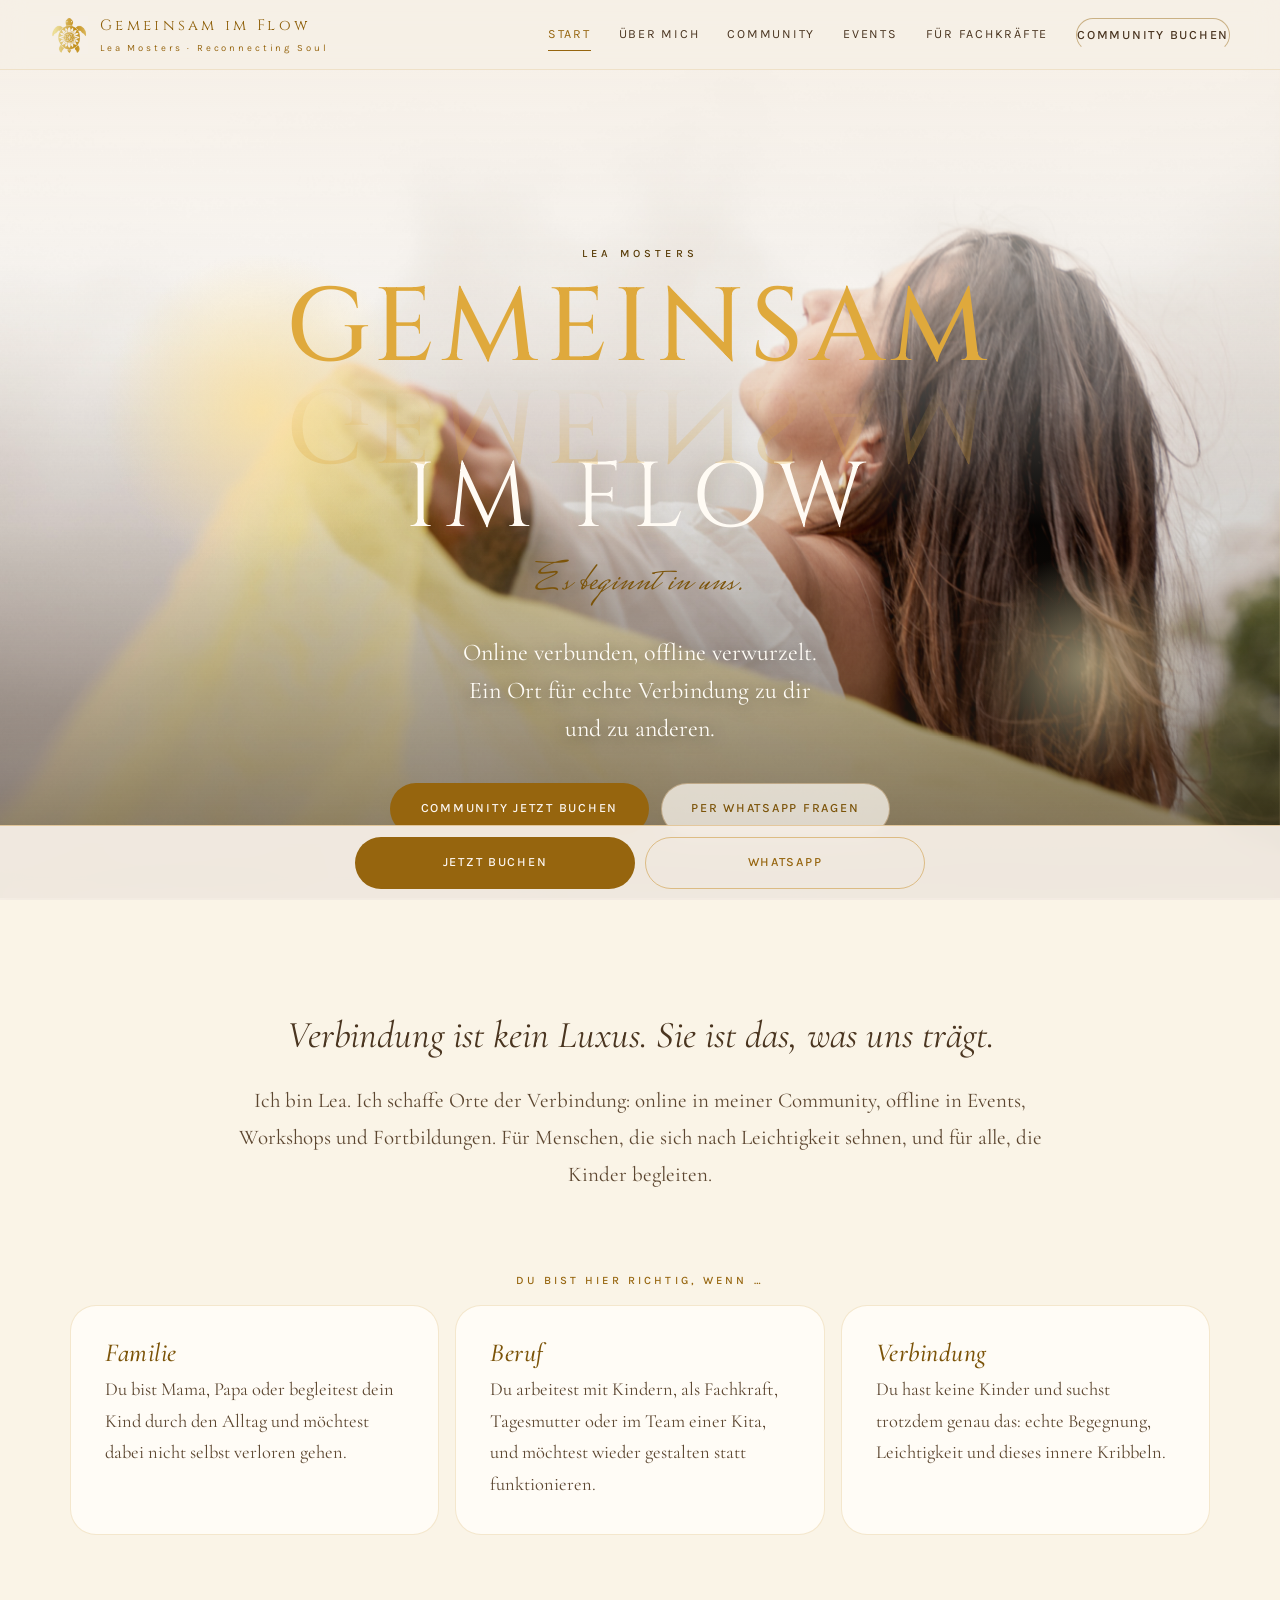
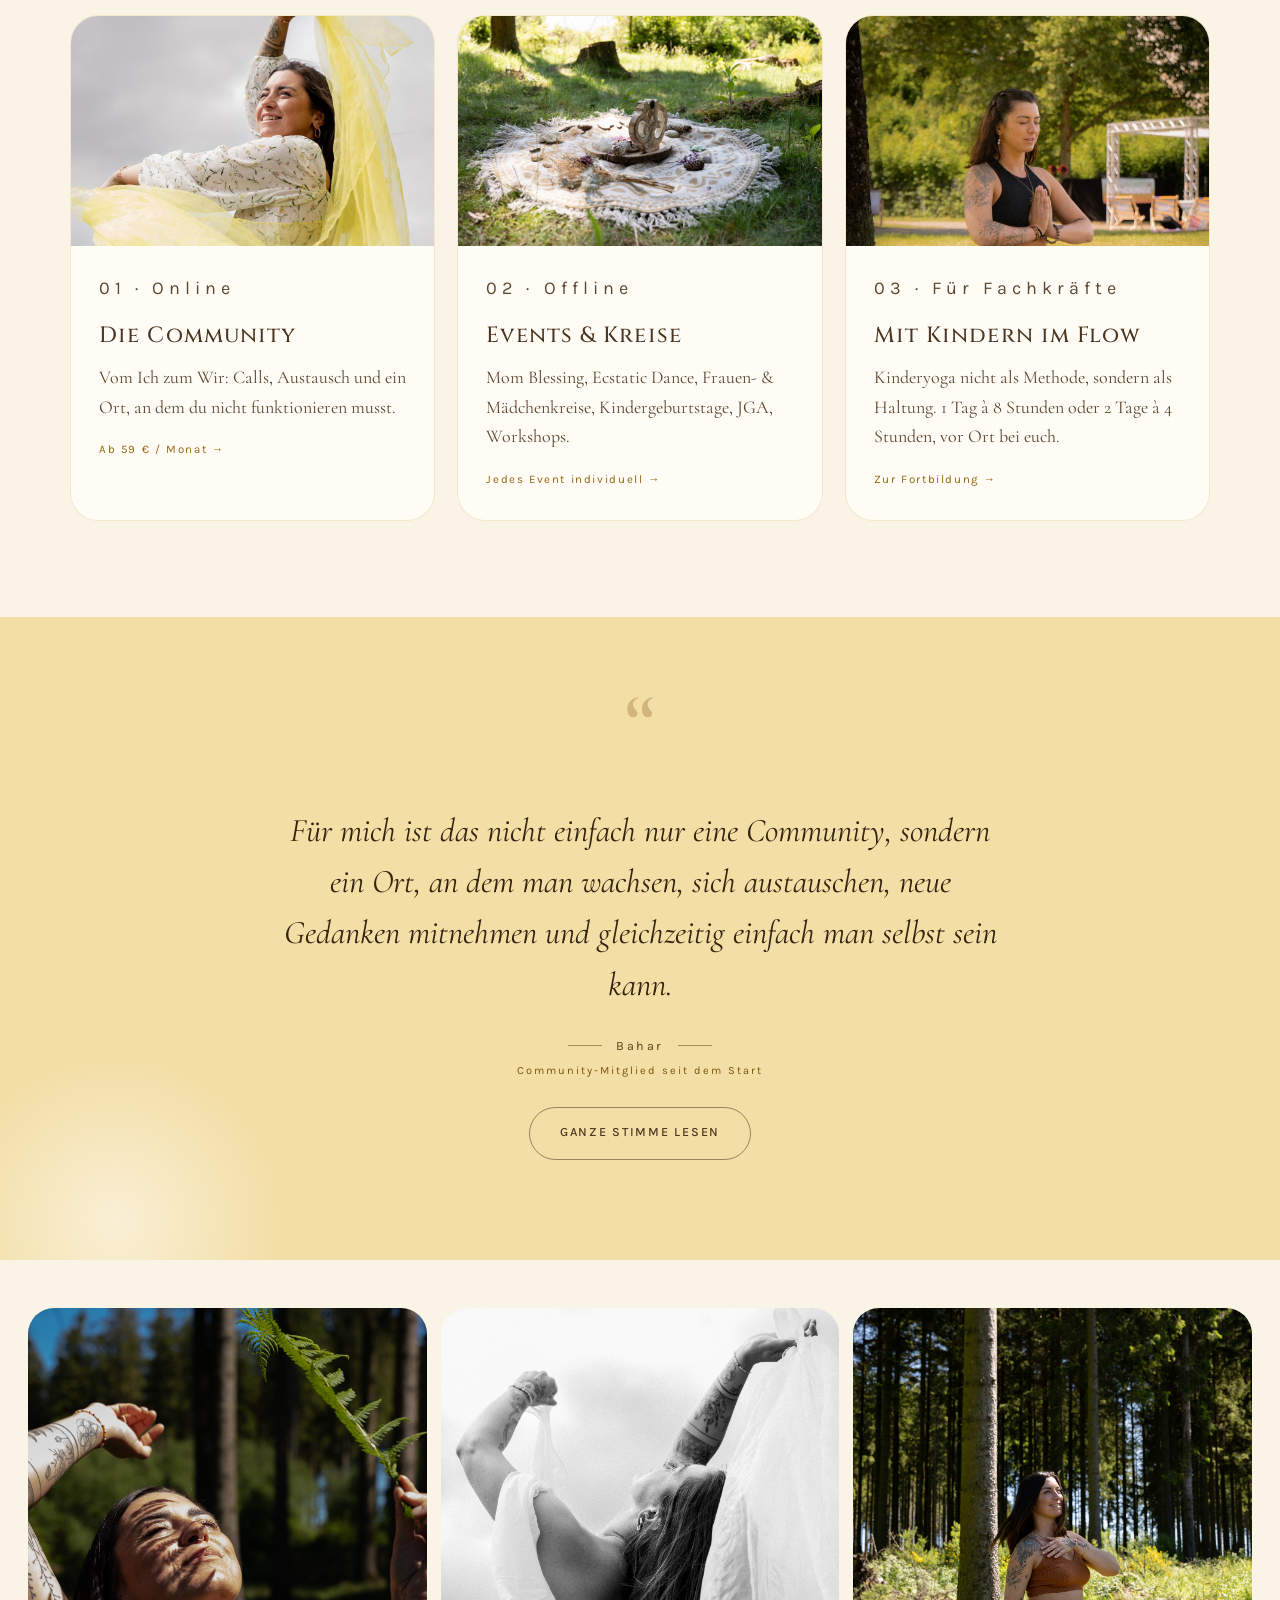
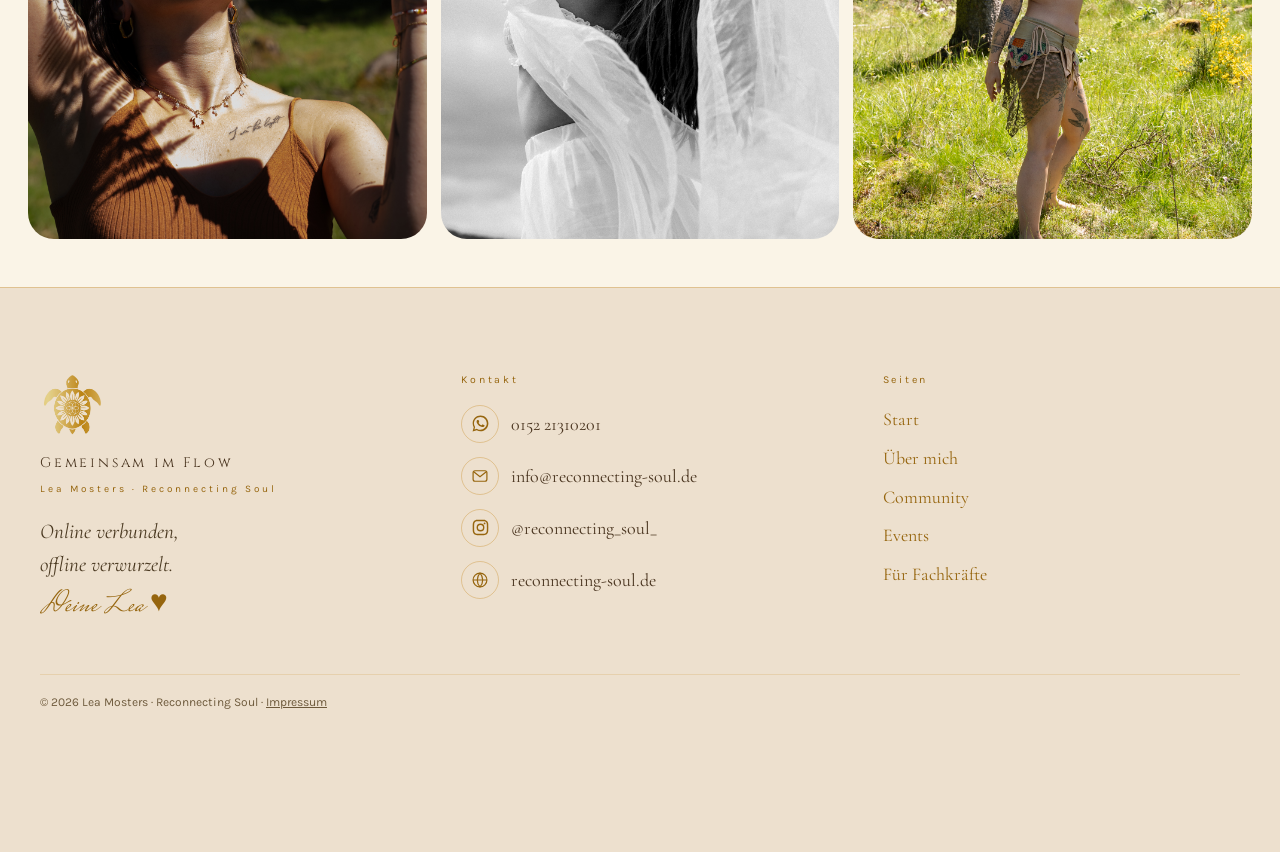
==== commit c4fbfcae: "Finales Logo, Community-Seite umstrukturiert, Impressum final, YouTube-Video Finales Schildkröten-Lo" ====
--- a/index.html
+++ b/index.html
@@ -83,10 +83,6 @@
     <p class="prose-lead">Verbindung ist kein Luxus. Sie ist das, was uns trägt.</p>
     <p class="prose-body">Ich bin Lea. Ich schaffe Orte der Verbindung: online in meiner Community, offline in Events, Workshops und Fortbildungen. Für Menschen, die sich nach Leichtigkeit sehnen, und für alle, die Kinder begleiten.</p>
   </section>
-
-  <div class="home-logo-feature" data-reveal>
-    <img src="img/logo-turtle.jpg" alt="Reconnecting Soul">
-  </div>
 
   <section class="fit-section" data-reveal>
     <p class="eyebrow center">Du bist hier richtig, wenn …</p>
--- a/css/style.css
+++ b/css/style.css
@@ -82,9 +82,10 @@
 .script { font-family: var(--font-script); }
 .tagline-quiet { font-family: var(--font-serif); font-style: italic; font-weight: 500; letter-spacing: .01em; }
 
-.footer-logo { width: 96px; height: 60px; object-fit: cover; object-position: top; mix-blend-mode: multiply; margin: 0 0 16px; display: block; }
-.home-logo-feature { display: flex; justify-content: center; padding: clamp(30px,5vw,54px) 0 0; }
-.home-logo-feature img { width: clamp(120px,16vw,190px); height: auto; aspect-ratio: 50/31; object-fit: cover; object-position: top; mix-blend-mode: multiply; }
+.video-embed { max-width: 900px; margin: 0 auto; aspect-ratio: 16/9; border-radius: 28px; overflow: hidden; box-shadow: var(--shadow-soft); }
+.video-embed iframe { width: 100%; height: 100%; display: block; border: 0; }
+
+.footer-logo { width: 64px; height: 64px; object-fit: contain; mix-blend-mode: multiply; margin: 0 0 16px; display: block; }
 
 /* ===== Reveal animation — matches Lea's original: IntersectionObserver
    + a setInterval safety sweep, so nothing can stay stuck invisible ===== */
@@ -145,7 +146,7 @@
 }
 .header-inner { max-width: 1220px; margin: 0 auto; padding: 14px 20px; display: flex; align-items: center; justify-content: space-between; gap: 20px; }
 .wordmark { display: flex; flex-direction: row; align-items: center; gap: 12px; }
-.wordmark-icon { width: 46px; height: 29px; object-fit: cover; object-position: top; mix-blend-mode: multiply; flex-shrink: 0; }
+.wordmark-icon { width: 38px; height: 38px; object-fit: contain; mix-blend-mode: multiply; flex-shrink: 0; }
 .wordmark-text { display: flex; flex-direction: column; gap: 2px; }
 .wordmark-main { font-family: var(--font-display); font-size: 15px; letter-spacing: .22em; color: var(--gold-deep); }
 .wordmark-sub { font-family: var(--font-body); font-size: 9.5px; letter-spacing: .3em; color: var(--gold); }
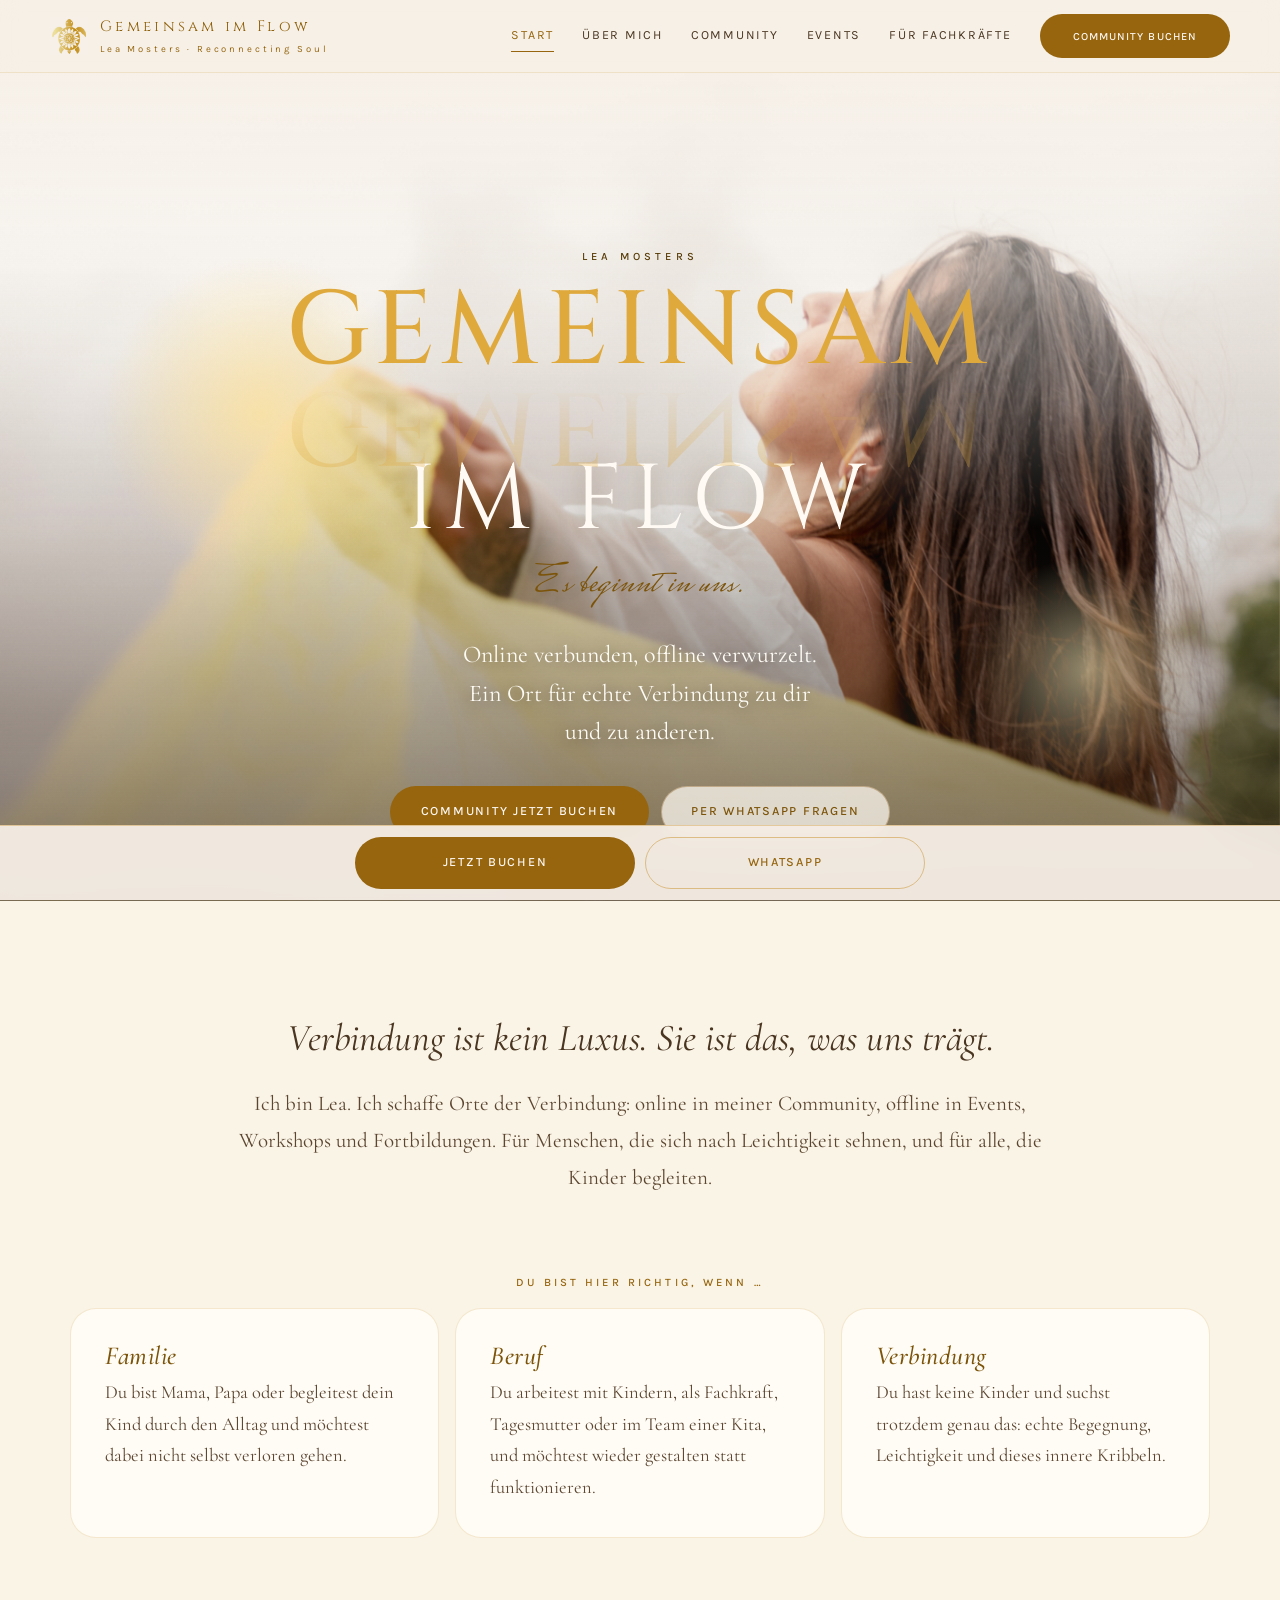
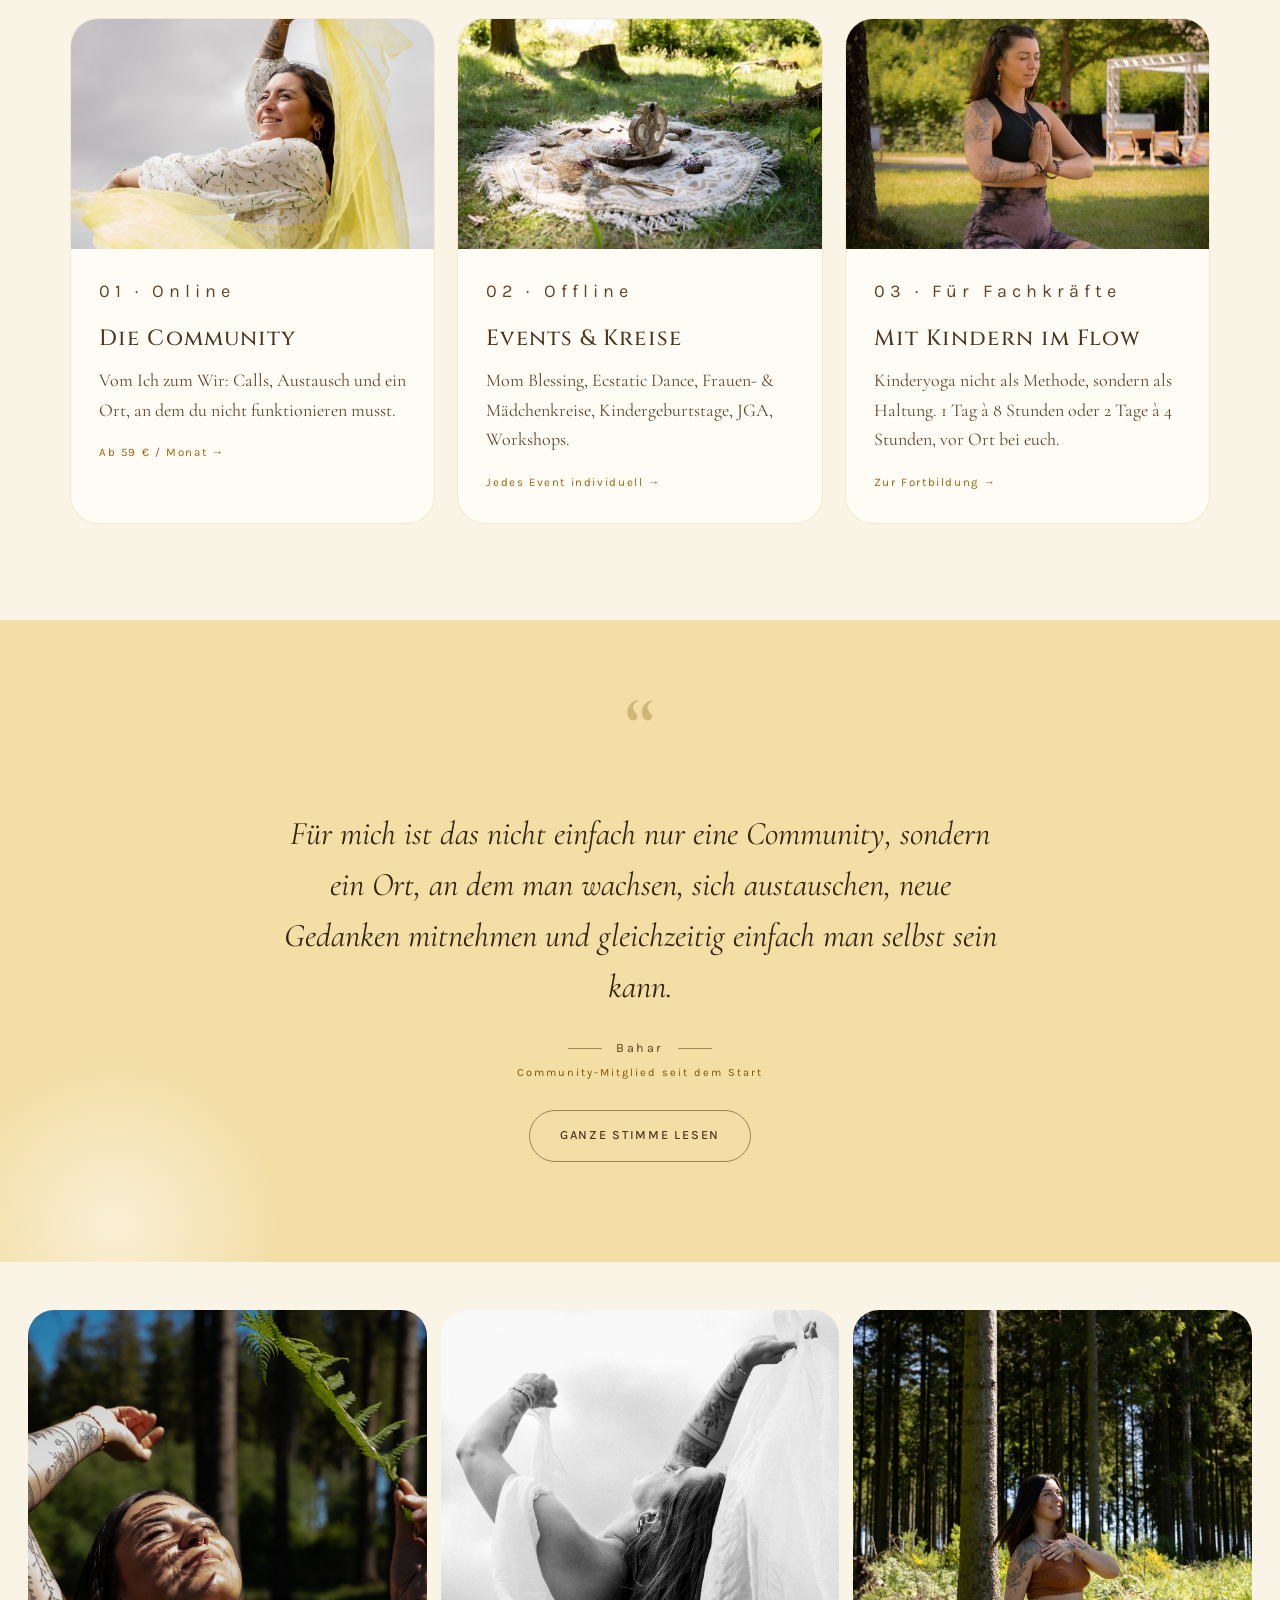
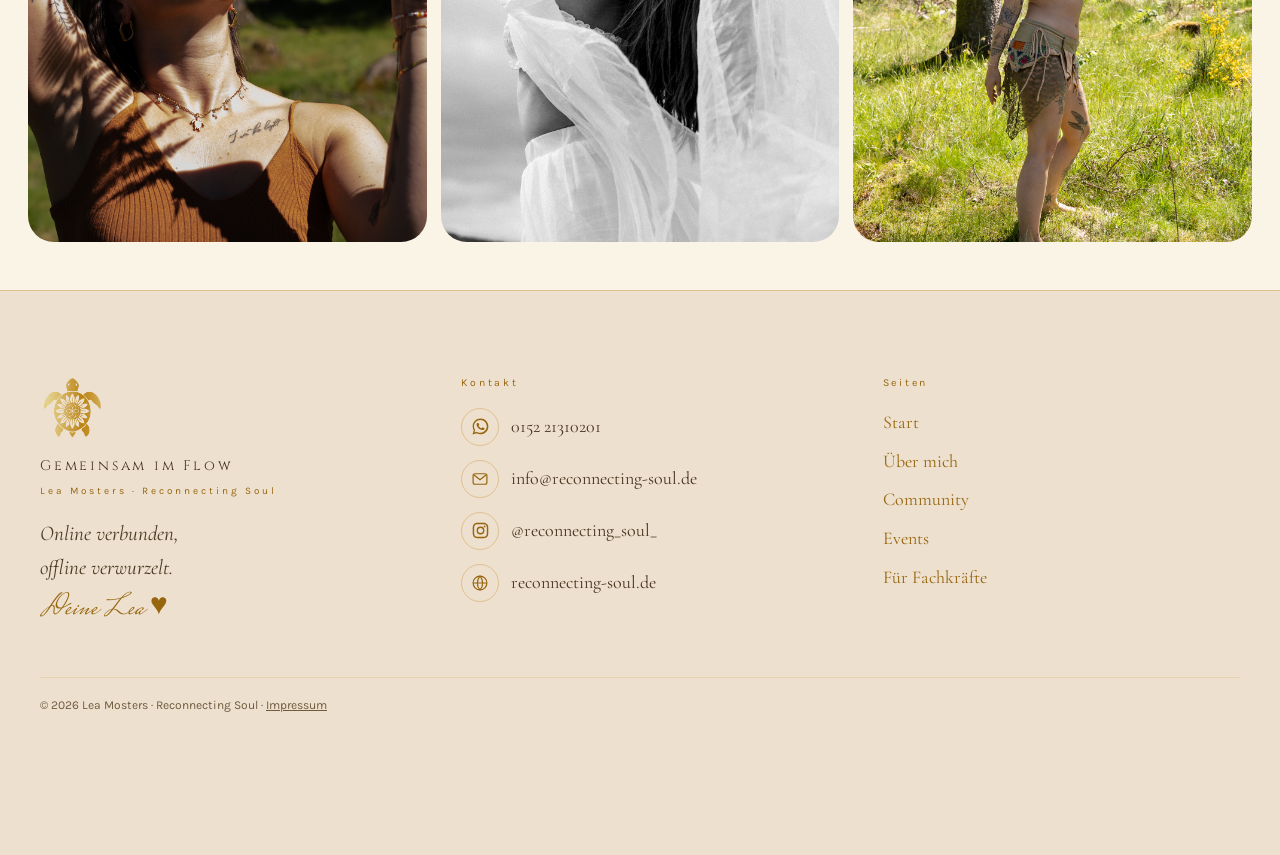
==== commit 0959131d: "Fachkräfte-Tile-Bild neu positioniert, neuer Einstiegstext auf Über-mich Co-Authored-By: Claude Sonn" ====
--- a/index.html
+++ b/index.html
@@ -122,7 +122,7 @@
       </div>
     </a>
     <a href="fachkraefte.html" class="tile" data-reveal>
-      <div class="tile-img"><img src="img/lea-meditation.jpg" alt="Lea in Meditation im Grünen" style="object-position:center 20%"></div>
+      <div class="tile-img"><img src="img/lea-meditation.jpg" alt="Lea in Meditation im Grünen" style="object-position:center 50%"></div>
       <div class="tile-body">
         <p class="tile-tag">03 · Für Fachkräfte</p>
         <h3>Mit Kindern im Flow</h3>
--- a/css/style.css
+++ b/css/style.css
@@ -156,11 +156,11 @@
   color: var(--ink); padding: 6px 0; border-bottom: 1px solid transparent; transition: color .25s, border-color .25s;
 }
 .main-nav a:hover, .main-nav a.active { color: var(--gold); border-bottom-color: var(--gold); }
-.header-cta {
-  flex-shrink: 0; background: transparent; color: var(--gold); border: 1.5px solid rgba(150,101,14,.45);
-  padding: 0.7rem 1.5rem; font-weight: 500; font-size: .68rem; letter-spacing: .1em; white-space: nowrap;
-}
-.header-cta:hover { background: var(--gold); color: #FFFCF6; border-color: var(--gold); transform: translateY(-2px); box-shadow: none; }
+.main-nav a.header-cta {
+  flex-shrink: 0; background: var(--gold); color: #FCF7F2; text-transform: uppercase; border-bottom: none;
+  padding: 0.8rem 2rem; font-weight: 500; font-size: .68rem; letter-spacing: .1em; white-space: nowrap;
+}
+.main-nav a.header-cta:hover, .main-nav a.header-cta:active, .main-nav a.header-cta:focus { background: var(--gold-hover); color: #FCF7F2; border-bottom-color: transparent; transform: translateY(-2px); box-shadow: none; }
 
 .nav-toggle {
   display: none; align-items: center; gap: 9px; background: transparent;
